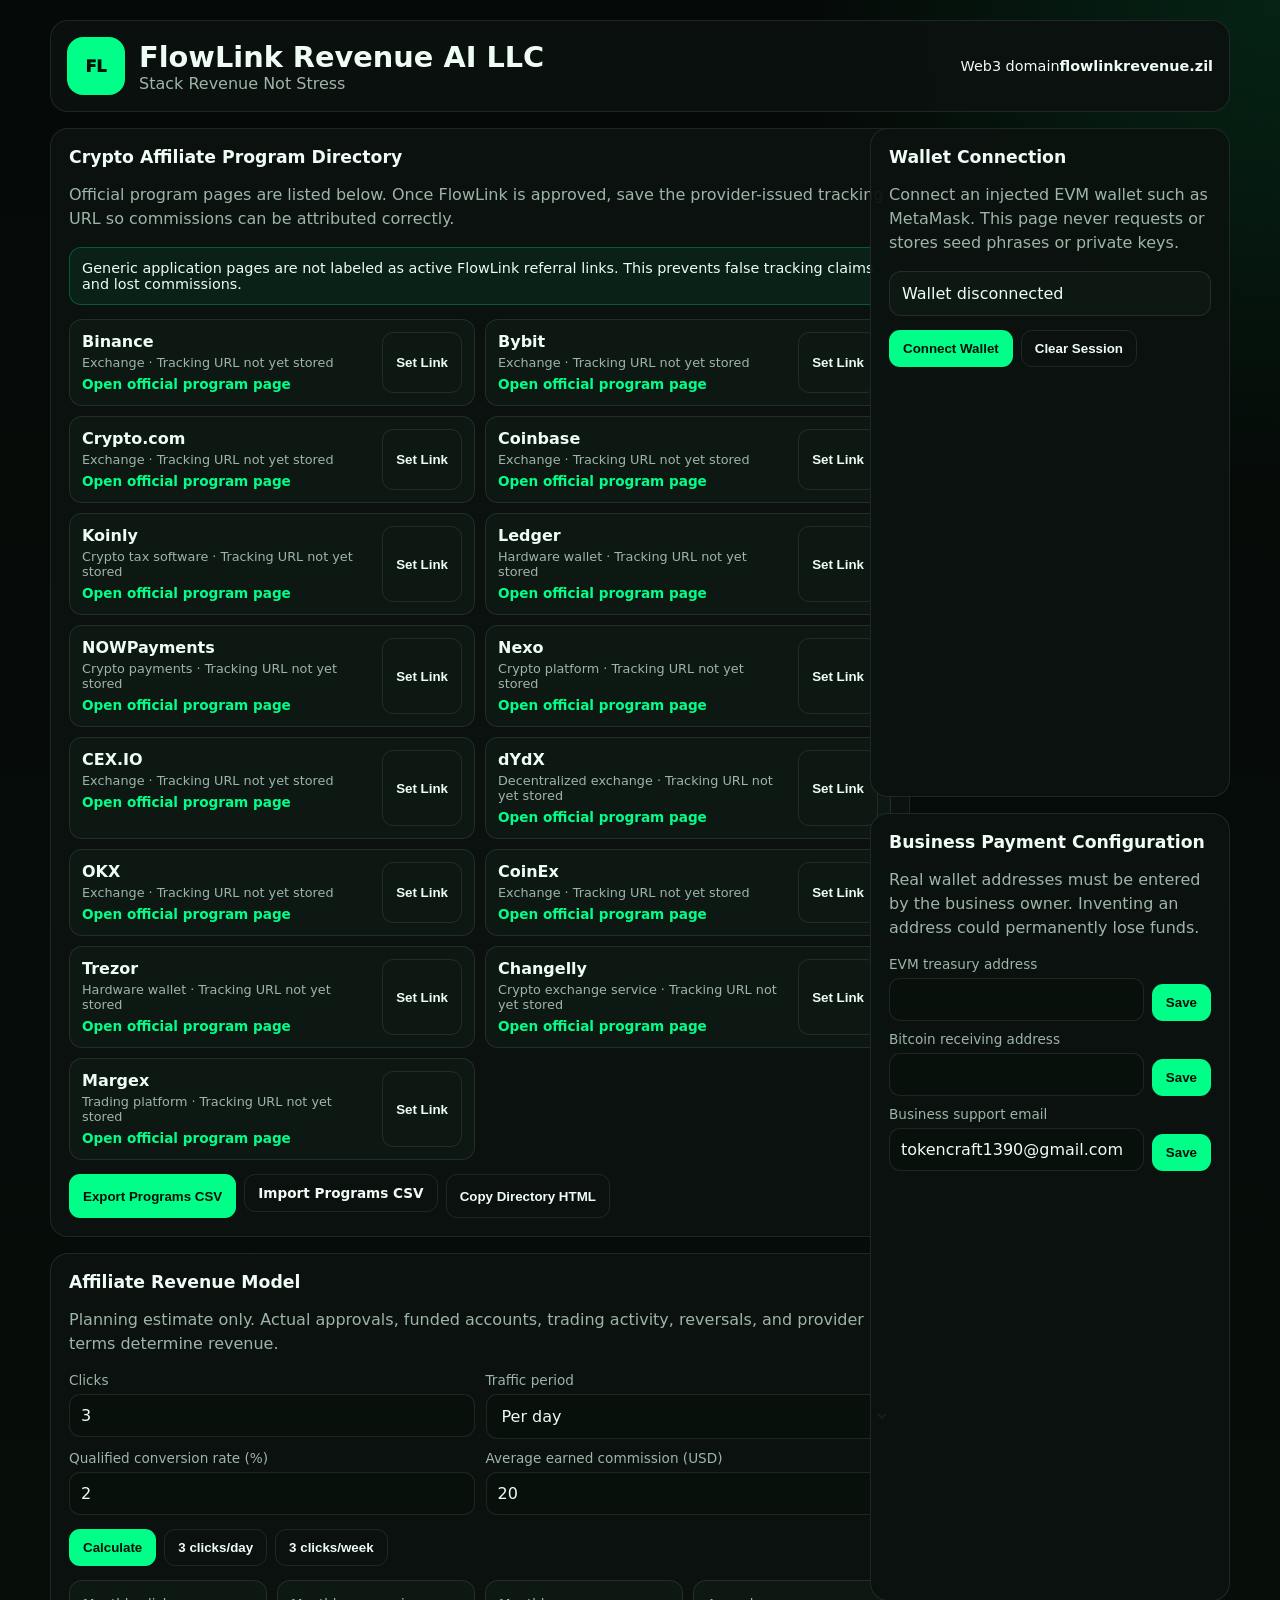
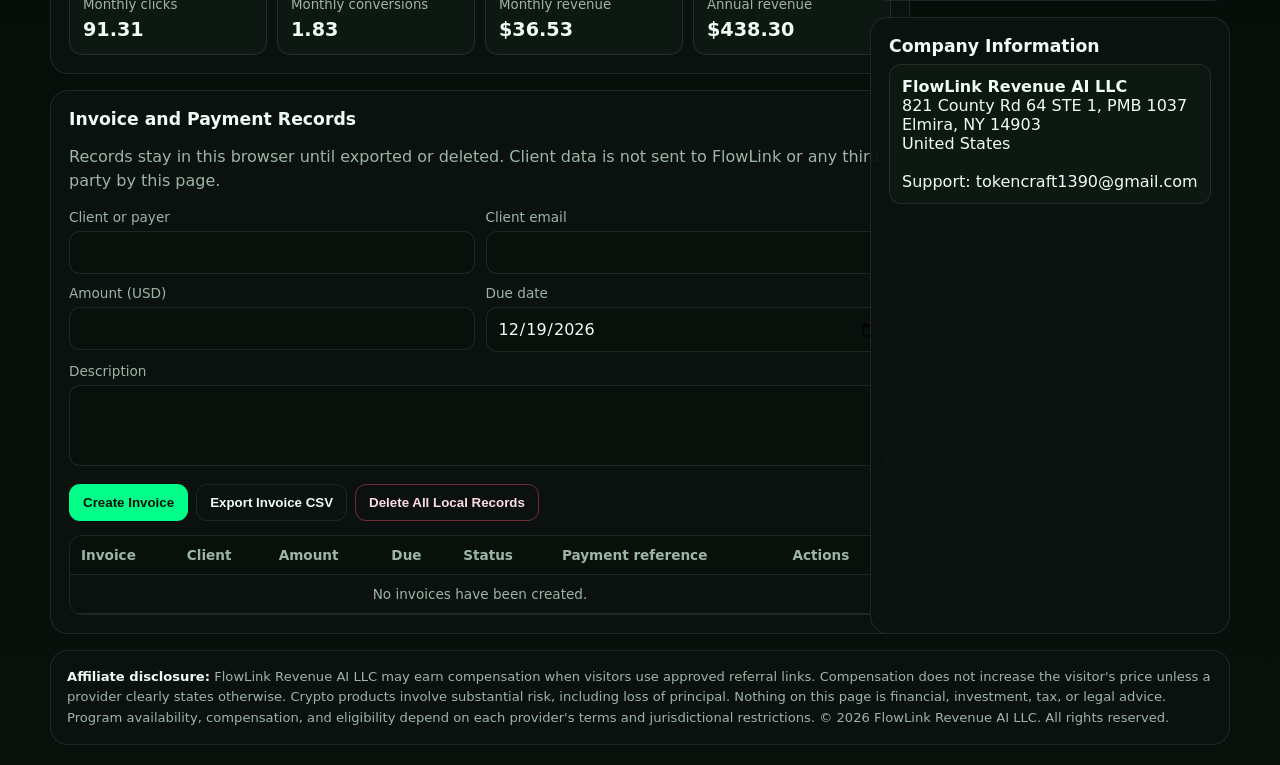
==== index.html @ 084da70c "Add FlowLink revenue site" ====
<!doctype html>
<html lang="en">
<head>
<meta charset="utf-8">
<meta name="viewport" content="width=device-width,initial-scale=1">
<meta name="theme-color" content="#050907">
<title>FlowLink Revenue AI LLC — Stack Revenue Not Stress</title>
<meta name="description" content="FlowLink Revenue AI LLC crypto affiliate directory, revenue calculator, invoice records, and wallet connection.">
<style>
:root{--bg:#050907;--panel:#0b120f;--panel2:#0e1813;--text:#eefcf4;--muted:#9db5a7;--accent:#00ff88;--danger:#ff5d73;--border:rgba(255,255,255,.09)}
*{box-sizing:border-box}body{margin:0;padding:20px;min-height:100vh;background:radial-gradient(circle at top right,rgba(0,255,136,.11),transparent 30rem),linear-gradient(#050907,#07100b);color:var(--text);font-family:Inter,system-ui,sans-serif}.wrap{max-width:1180px;margin:auto}.top{display:flex;gap:14px;align-items:center;padding:16px;border:1px solid var(--border);border-radius:18px;background:rgba(11,18,15,.94)}.logo{width:58px;height:58px;border-radius:16px;display:grid;place-items:center;background:var(--accent);color:#031008;font-weight:950}.top h1{font-size:clamp(1.2rem,4vw,1.8rem);margin:0}.sub,.muted{color:var(--muted)}.domain{margin-left:auto;text-align:right;font-size:.9rem}.grid{display:grid;grid-template-columns:minmax(0,1fr) 360px;gap:16px;margin-top:16px}.stack{display:grid;gap:16px}.card{padding:18px;border:1px solid var(--border);border-radius:18px;background:rgba(11,18,15,.95)}h2{font-size:1.08rem;margin:0 0 8px}p{line-height:1.5}.notice{padding:12px;border:1px solid rgba(0,255,136,.25);border-radius:12px;background:rgba(0,255,136,.07);font-size:.9rem}.programs{display:grid;grid-template-columns:repeat(2,minmax(0,1fr));gap:10px;margin-top:14px}.program{display:flex;gap:10px;padding:12px;border:1px solid var(--border);border-radius:13px;background:var(--panel2)}.program>div{flex:1;min-width:0}.program strong{display:block}.meta{font-size:.8rem;color:var(--muted);margin:4px 0}.program a{color:var(--accent);font-weight:800;font-size:.85rem;text-decoration:none}.toolbar,.actions{display:flex;flex-wrap:wrap;gap:8px}.toolbar{margin-top:14px}button,.fileBtn{border:1px solid transparent;border-radius:11px;padding:10px 13px;background:var(--accent);color:#031008;font-weight:850;cursor:pointer}.secondary{background:transparent!important;color:var(--text)!important;border-color:var(--border)!important}.danger{background:transparent;color:#ffdce2;border-color:rgba(255,93,115,.4)}label{display:block;color:var(--muted);font-size:.85rem;margin-bottom:6px}input,select,textarea{width:100%;padding:11px;border:1px solid var(--border);border-radius:11px;background:#07100b;color:var(--text);font:inherit}.fields{display:grid;grid-template-columns:repeat(2,minmax(0,1fr));gap:11px}.wide{grid-column:1/-1}.metrics{display:grid;grid-template-columns:repeat(4,minmax(0,1fr));gap:10px;margin-top:14px}.metric{padding:13px;border:1px solid var(--border);border-radius:13px;background:var(--panel2)}.metric small{color:var(--muted)}.metric b{display:block;font-size:1.2rem;margin-top:5px}.tableWrap{overflow:auto;border:1px solid var(--border);border-radius:13px;margin-top:14px}table{border-collapse:collapse;width:100%;min-width:820px}th,td{padding:11px;border-bottom:1px solid var(--border);font-size:.85rem;text-align:left}th{color:var(--muted);background:#07100b}.walletBox{padding:12px;border:1px solid var(--border);border-radius:12px;background:var(--panel2);word-break:break-all}.config{display:grid;grid-template-columns:1fr auto;gap:8px;align-items:end;margin-top:10px}.legal{margin-top:16px;padding:16px;border:1px solid var(--border);border-radius:18px;background:rgba(11,18,15,.94);color:var(--muted);font-size:.82rem;line-height:1.55}.legal strong{color:var(--text)}.hidden{display:none}.empty{text-align:center;color:var(--muted)}@media(max-width:930px){.grid{grid-template-columns:1fr}.domain{display:none}}@media(max-width:650px){body{padding:12px}.fields,.programs,.metrics{grid-template-columns:1fr}.wide{grid-column:auto}}
</style>
</head>
<body>
<div class="wrap">
<header class="top"><div class="logo">FL</div><div><h1>FlowLink Revenue AI LLC</h1><div class="sub">Stack Revenue Not Stress</div></div><div class="domain">Web3 domain<strong>flowlinkrevenue.zil</strong></div></header>
<div class="grid">
<main class="stack">
<section class="card"><h2>Crypto Affiliate Program Directory</h2><p class="muted">Official program pages are listed below. Once FlowLink is approved, save the provider-issued tracking URL so commissions can be attributed correctly.</p><div class="notice">Generic application pages are not labeled as active FlowLink referral links. This prevents false tracking claims and lost commissions.</div><div id="programs" class="programs"></div><div class="toolbar"><button id="exportPrograms">Export Programs CSV</button><label class="fileBtn secondary">Import Programs CSV<input id="importPrograms" class="hidden" type="file" accept=".csv,text/csv"></label><button id="copyPrograms" class="secondary">Copy Directory HTML</button></div></section>
<section class="card"><h2>Affiliate Revenue Model</h2><p class="muted">Planning estimate only. Actual approvals, funded accounts, trading activity, reversals, and provider terms determine revenue.</p><div class="fields"><div><label for="clicks">Clicks</label><input id="clicks" type="number" min="0" step="1" value="3"></div><div><label for="period">Traffic period</label><select id="period"><option value="day">Per day</option><option value="week">Per week</option><option value="month">Per month</option></select></div><div><label for="conversionRate">Qualified conversion rate (%)</label><input id="conversionRate" type="number" min="0" max="100" step="0.1" value="2"></div><div><label for="averagePayout">Average earned commission (USD)</label><input id="averagePayout" type="number" min="0" step="0.01" value="20"></div></div><div class="toolbar"><button id="calculateRevenue">Calculate</button><button id="presetDaily" class="secondary">3 clicks/day</button><button id="presetWeekly" class="secondary">3 clicks/week</button></div><div class="metrics"><div class="metric"><small>Monthly clicks</small><b id="monthlyClicks">0</b></div><div class="metric"><small>Monthly conversions</small><b id="monthlyConversions">0</b></div><div class="metric"><small>Monthly revenue</small><b id="monthlyRevenue">$0.00</b></div><div class="metric"><small>Annual revenue</small><b id="annualRevenue">$0.00</b></div></div></section>
<section class="card"><h2>Invoice and Payment Records</h2><p class="muted">Records stay in this browser until exported or deleted. Client data is not sent to FlowLink or any third party by this page.</p><form id="invoiceForm"><div class="fields"><div><label for="client">Client or payer</label><input id="client" type="text" required></div><div><label for="clientEmail">Client email</label><input id="clientEmail" type="email" required></div><div><label for="invoiceAmount">Amount (USD)</label><input id="invoiceAmount" type="number" min="0.01" step="0.01" required></div><div><label for="dueDate">Due date</label><input id="dueDate" type="date" required></div><div class="wide"><label for="description">Description</label><textarea id="description" rows="3" required></textarea></div></div><div class="toolbar"><button type="submit">Create Invoice</button><button id="exportInvoices" type="button" class="secondary">Export Invoice CSV</button><button id="clearInvoices" type="button" class="danger">Delete All Local Records</button></div></form><div class="tableWrap"><table><thead><tr><th>Invoice</th><th>Client</th><th>Amount</th><th>Due</th><th>Status</th><th>Payment reference</th><th>Actions</th></tr></thead><tbody id="invoiceRows"></tbody></table></div></section>
</main>
<aside class="stack">
<section class="card"><h2>Wallet Connection</h2><p class="muted">Connect an injected EVM wallet such as MetaMask. This page never requests or stores seed phrases or private keys.</p><div id="walletStatus" class="walletBox">Wallet disconnected</div><div class="toolbar"><button id="connectWallet">Connect Wallet</button><button id="disconnectWallet" class="secondary">Clear Session</button></div></section>
<section class="card"><h2>Business Payment Configuration</h2><p class="muted">Real wallet addresses must be entered by the business owner. Inventing an address could permanently lose funds.</p><div class="config"><div><label for="evmWallet">EVM treasury address</label><input id="evmWallet" type="text" spellcheck="false"></div><button data-save="evmWallet">Save</button></div><div class="config"><div><label for="btcWallet">Bitcoin receiving address</label><input id="btcWallet" type="text" spellcheck="false"></div><button data-save="btcWallet">Save</button></div><div class="config"><div><label for="supportEmail">Business support email</label><input id="supportEmail" type="email" value="tokencraft1390@gmail.com"></div><button data-save="supportEmail">Save</button></div></section>
<section class="card"><h2>Company Information</h2><div class="walletBox"><strong>FlowLink Revenue AI LLC</strong><br>821 County Rd 64 STE 1, PMB 1037<br>Elmira, NY 14903<br>United States<br><br>Support: <span id="companyEmail">tokencraft1390@gmail.com</span></div></section>
</aside>
</div>
<footer class="legal"><strong>Affiliate disclosure:</strong> FlowLink Revenue AI LLC may earn compensation when visitors use approved referral links. Compensation does not increase the visitor's price unless a provider clearly states otherwise. Crypto products involve substantial risk, including loss of principal. Nothing on this page is financial, investment, tax, or legal advice. Program availability, compensation, and eligibility depend on each provider's terms and jurisdictional restrictions. © <span id="year"></span> FlowLink Revenue AI LLC. All rights reserved.</footer>
</div>
<script>
(()=>{"use strict";
const KEY={programs:"flowlink.programs.v1",invoices:"flowlink.invoices.v1",config:"flowlink.config.v1"};
const DEFAULT_PROGRAMS=[
{name:"Binance",category:"Exchange",applicationUrl:"https://www.binance.com/en/affiliate",trackingUrl:""},{name:"Bybit",category:"Exchange",applicationUrl:"https://www.bybit.com/affiliates",trackingUrl:""},{name:"Crypto.com",category:"Exchange",applicationUrl:"https://crypto.com/affiliate",trackingUrl:""},{name:"Coinbase",category:"Exchange",applicationUrl:"https://www.coinbase.com/affiliates",trackingUrl:""},{name:"Koinly",category:"Crypto tax software",applicationUrl:"https://koinly.io/affiliate/",trackingUrl:""},{name:"Ledger",category:"Hardware wallet",applicationUrl:"https://affiliate.ledger.com/",trackingUrl:""},{name:"NOWPayments",category:"Crypto payments",applicationUrl:"https://nowpayments.io/affiliate-program",trackingUrl:""},{name:"Nexo",category:"Crypto platform",applicationUrl:"https://nexo.com/affiliate",trackingUrl:""},{name:"CEX.IO",category:"Exchange",applicationUrl:"https://cex.io/affiliate-program",trackingUrl:""},{name:"dYdX",category:"Decentralized exchange",applicationUrl:"https://dydx.exchange",trackingUrl:""},{name:"OKX",category:"Exchange",applicationUrl:"https://www.okx.com",trackingUrl:""},{name:"CoinEx",category:"Exchange",applicationUrl:"https://www.coinex.com",trackingUrl:""},{name:"Trezor",category:"Hardware wallet",applicationUrl:"https://trezor.io/affiliate/",trackingUrl:""},{name:"Changelly",category:"Crypto exchange service",applicationUrl:"https://changelly.com/affiliate",trackingUrl:""},{name:"Margex",category:"Trading platform",applicationUrl:"https://margex.com/affiliate",trackingUrl:""}];
const $=id=>document.getElementById(id),money=new Intl.NumberFormat("en-US",{style:"currency",currency:"USD"}),num=new Intl.NumberFormat("en-US",{maximumFractionDigits:2});
const esc=v=>String(v??"").replace(/[&<>"']/g,c=>({"&":"&amp;","<":"&lt;",">":"&gt;",'"':"&quot;","'":"&#039;"}[c]));
function load(k,f){try{return JSON.parse(localStorage.getItem(k))??f}catch{return f}}function save(k,v){localStorage.setItem(k,JSON.stringify(v))}function cell(v){return `"${String(v??"").replaceAll('"','""')}"`}function download(content,name,type){const b=new Blob([content],{type}),u=URL.createObjectURL(b),a=document.createElement("a");a.href=u;a.download=name;document.body.appendChild(a);a.click();a.remove();URL.revokeObjectURL(u)}
function getPrograms(){const p=load(KEY.programs,null);return Array.isArray(p)&&p.length?p:DEFAULT_PROGRAMS.map(x=>({...x}))}
function renderPrograms(){$("programs").innerHTML=getPrograms().map((p,i)=>{const active=p.trackingUrl||p.applicationUrl;return `<article class="program"><div><strong>${esc(p.name)}</strong><div class="meta">${esc(p.category)} · ${p.trackingUrl?"FlowLink tracking URL active":"Tracking URL not yet stored"}</div><a href="${esc(active)}" target="_blank" rel="noopener noreferrer sponsored">${p.trackingUrl?"Open FlowLink referral":"Open official program page"}</a></div><button type="button" class="secondary" data-edit="${i}">Set Link</button></article>`}).join("")}
function editProgram(i){const ps=getPrograms(),p=ps[i];if(!p)return;const v=prompt(`Paste the approved FlowLink tracking URL for ${p.name}. Leave blank to use the official program page.`,p.trackingUrl||"");if(v===null)return;const t=v.trim();if(t&&!/^https:\/\//i.test(t)){alert("Use a complete HTTPS URL issued by the affiliate provider.");return}p.trackingUrl=t;save(KEY.programs,ps);renderPrograms()}
function exportPrograms(){const rows=[["Program","Category","Official application URL","FlowLink tracking URL"]];getPrograms().forEach(p=>rows.push([p.name,p.category,p.applicationUrl,p.trackingUrl]));download(rows.map(r=>r.map(cell).join(",")).join("\n"),"flowlink-affiliate-programs.csv","text/csv;charset=utf-8")}
function parseLine(line){const out=[];let c="",q=false;for(let i=0;i<line.length;i++){const ch=line[i];if(ch==='"'&&line[i+1]==='"'&&q){c+='"';i++}else if(ch==='"')q=!q;else if(ch===","&&!q){out.push(c);c=""}else c+=ch}out.push(c);return out.map(x=>x.trim())}
async function importPrograms(file){const lines=(await file.text()).split(/\r?\n/).filter(Boolean),ps=lines.slice(1).map(parseLine).map(r=>({name:r[0]||"",category:r[1]||"Crypto",applicationUrl:r[2]||"",trackingUrl:r[3]||""})).filter(p=>p.name&&/^https:\/\//i.test(p.applicationUrl));if(!ps.length)throw Error("No valid program rows found.");save(KEY.programs,ps);renderPrograms()}
function copyPrograms(){const html=getPrograms().map(p=>`<a href="${esc(p.trackingUrl||p.applicationUrl)}" target="_blank" rel="noopener noreferrer sponsored">${esc(p.name)}</a>`).join("\n");navigator.clipboard.writeText(html).then(()=>alert("Directory HTML copied.")).catch(()=>download(html,"flowlink-directory.html","text/html"))}
function calculate(){const clicks=Math.max(0,Number($("clicks").value)||0),rate=Math.min(100,Math.max(0,Number($("conversionRate").value)||0)),pay=Math.max(0,Number($("averagePayout").value)||0),period=$("period").value,monthly=period==="day"?clicks*30.4375:period==="week"?clicks*4.348:clicks,conv=monthly*rate/100,rev=conv*pay;$("monthlyClicks").textContent=num.format(monthly);$("monthlyConversions").textContent=num.format(conv);$("monthlyRevenue").textContent=money.format(rev);$("annualRevenue").textContent=money.format(rev*12)}
function getInvoices(){const x=load(KEY.invoices,[]);return Array.isArray(x)?x:[]}function invoiceNumber(){const d=new Date(),s=`${d.getFullYear()}${String(d.getMonth()+1).padStart(2,"0")}${String(d.getDate()).padStart(2,"0")}`,n=getInvoices().filter(i=>String(i.number).includes(s)).length+1;return `FL-${s}-${String(n).padStart(3,"0")}`}
function renderInvoices(){const inv=getInvoices();$("invoiceRows").innerHTML=inv.length?inv.map((i,n)=>`<tr><td>${esc(i.number)}</td><td>${esc(i.client)}<br><span class="muted">${esc(i.email)}</span></td><td>${money.format(i.amount)}</td><td>${esc(i.dueDate)}</td><td>${esc(i.status)}</td><td>${esc(i.paymentReference||"—")}</td><td><div class="actions"><button type="button" class="secondary" data-paid="${n}">Record Payment</button><button type="button" class="secondary" data-download="${n}">Download</button></div></td></tr>`).join(""):`<tr><td colspan="7" class="empty">No invoices have been created.</td></tr>`}
function createInvoice(e){e.preventDefault();if(!e.currentTarget.reportValidity())return;const i={number:invoiceNumber(),client:$("client").value.trim(),email:$("clientEmail").value.trim(),amount:Number($("invoiceAmount").value),dueDate:$("dueDate").value,description:$("description").value.trim(),status:"UNPAID",paymentReference:"",createdAt:new Date().toISOString()},all=getInvoices();all.unshift(i);save(KEY.invoices,all);e.currentTarget.reset();setDue();renderInvoices()}
function recordPayment(n){const all=getInvoices(),i=all[n];if(!i)return;const r=prompt("Enter the transaction hash, processor reference, check number, or bank confirmation.",i.paymentReference||"");if(r===null||!r.trim())return;i.paymentReference=r.trim();i.status="PAID";i.paidAt=new Date().toISOString();save(KEY.invoices,all);renderInvoices()}
function getConfig(){return load(KEY.config,{evmWallet:"",btcWallet:"",supportEmail:"tokencraft1390@gmail.com"})}
function invoiceText(i){const c=getConfig();return [`FLOWLINK REVENUE AI LLC`,`821 County Rd 64 STE 1, PMB 1037`,`Elmira, NY 14903, United States`,`Support: ${c.supportEmail||"tokencraft1390@gmail.com"}`,``,`Invoice: ${i.number}`,`Issued: ${new Date(i.createdAt).toLocaleDateString("en-US")}`,`Due: ${i.dueDate}`,`Client: ${i.client}`,`Client email: ${i.email}`,`Description: ${i.description}`,`Amount: ${money.format(i.amount)}`,`Status: ${i.status}`,`Payment reference: ${i.paymentReference||"Not recorded"}`,``,`Thank you for working with FlowLink Revenue AI LLC.`,`Stack Revenue Not Stress.`].join("\n")}
function exportInvoices(){const rows=[["Invoice","Client","Client Email","Amount USD","Description","Created","Due","Status","Payment Reference"]];getInvoices().forEach(i=>rows.push([i.number,i.client,i.email,i.amount,i.description,i.createdAt,i.dueDate,i.status,i.paymentReference]));download(rows.map(r=>r.map(cell).join(",")).join("\n"),"flowlink-invoices.csv","text/csv;charset=utf-8")}
function setDue(){const d=new Date();d.setDate(d.getDate()+14);$("dueDate").value=d.toISOString().slice(0,10)}function renderConfig(){const c=getConfig();$("evmWallet").value=c.evmWallet||"";$("btcWallet").value=c.btcWallet||"";$("supportEmail").value=c.supportEmail||"tokencraft1390@gmail.com";$("companyEmail").textContent=c.supportEmail||"tokencraft1390@gmail.com"}
function saveField(f){const c=getConfig(),v=$(f).value.trim();if(f==="evmWallet"&&v&&!/^0x[a-fA-F0-9]{40}$/.test(v)){alert("Enter a valid 42-character EVM address beginning with 0x.");return}if(f==="supportEmail"&&v&&!/^[^\s@]+@[^\s@]+\.[^\s@]+$/.test(v)){alert("Enter a valid support email.");return}c[f]=v;save(KEY.config,c);renderConfig();alert("Saved in this browser.")}
async function connect(){if(!window.ethereum?.request){alert("No injected EVM wallet detected.");return}try{const a=await window.ethereum.request({method:"eth_requestAccounts"});$("walletStatus").textContent=a?.[0]||"Wallet disconnected"}catch(e){alert(`Wallet connection was not completed: ${e?.message||"Unknown error"}`)}}
$("programs").addEventListener("click",e=>{const b=e.target.closest("[data-edit]");if(b)editProgram(Number(b.dataset.edit))});$("invoiceRows").addEventListener("click",e=>{const p=e.target.closest("[data-paid]"),d=e.target.closest("[data-download]");if(p)recordPayment(Number(p.dataset.paid));if(d){const i=getInvoices()[Number(d.dataset.download)];if(i)download(invoiceText(i),`${i.number}.txt`,"text/plain;charset=utf-8")}});document.querySelectorAll("[data-save]").forEach(b=>b.addEventListener("click",()=>saveField(b.dataset.save)));$("exportPrograms").onclick=exportPrograms;$("importPrograms").onchange=async e=>{const f=e.target.files?.[0];if(!f)return;try{await importPrograms(f)}catch(err){alert(err.message)}e.target.value=""};$("copyPrograms").onclick=copyPrograms;$("calculateRevenue").onclick=calculate;$("presetDaily").onclick=()=>{$("clicks").value=3;$("period").value="day";calculate()};$("presetWeekly").onclick=()=>{$("clicks").value=3;$("period").value="week";calculate()};$("invoiceForm").onsubmit=createInvoice;$("exportInvoices").onclick=exportInvoices;$("clearInvoices").onclick=()=>{if(getInvoices().length&&confirm("Delete every invoice stored in this browser?")){localStorage.removeItem(KEY.invoices);renderInvoices()}};$("connectWallet").onclick=connect;$("disconnectWallet").onclick=()=>{$("walletStatus").textContent="Wallet disconnected"};if(window.ethereum?.on)window.ethereum.on("accountsChanged",a=>{$("walletStatus").textContent=a?.[0]||"Wallet disconnected"});$("year").textContent=new Date().getFullYear();setDue();renderPrograms();renderInvoices();renderConfig();calculate();
})();
</script>
</body>
</html>
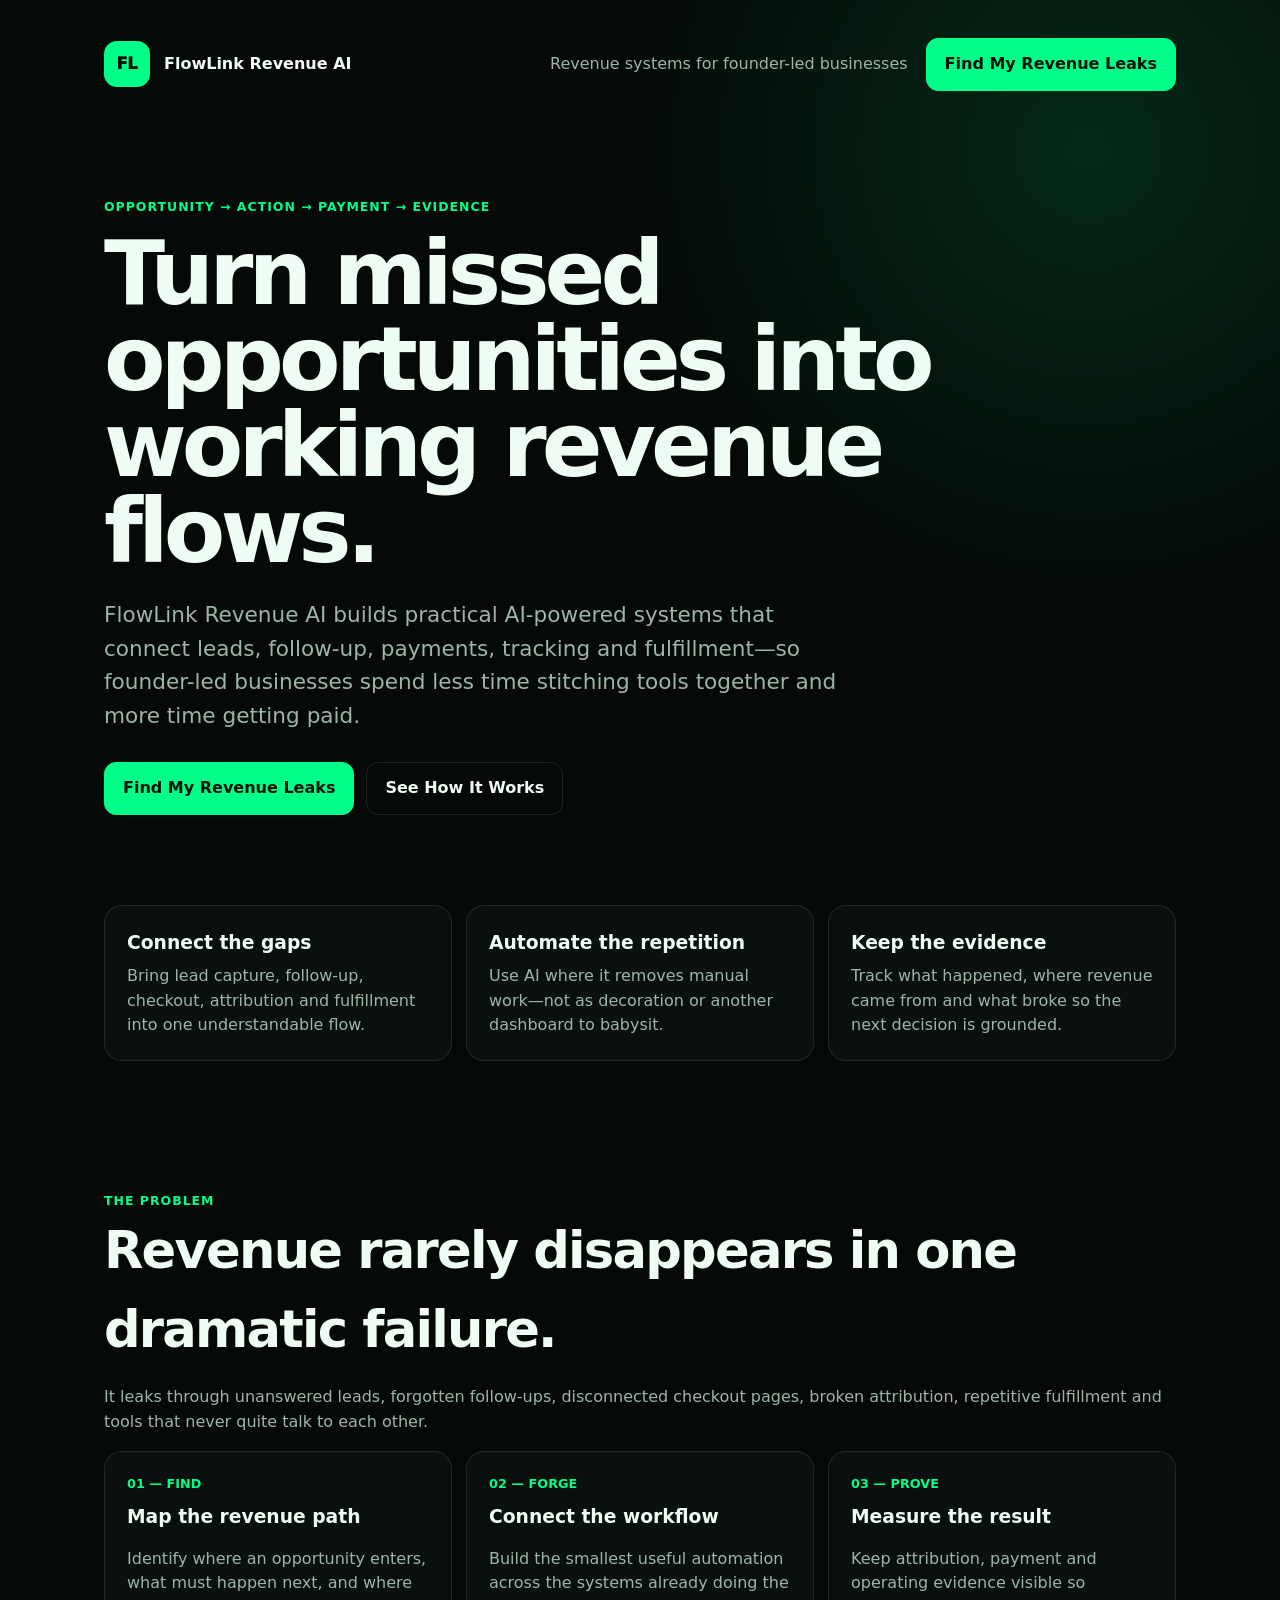
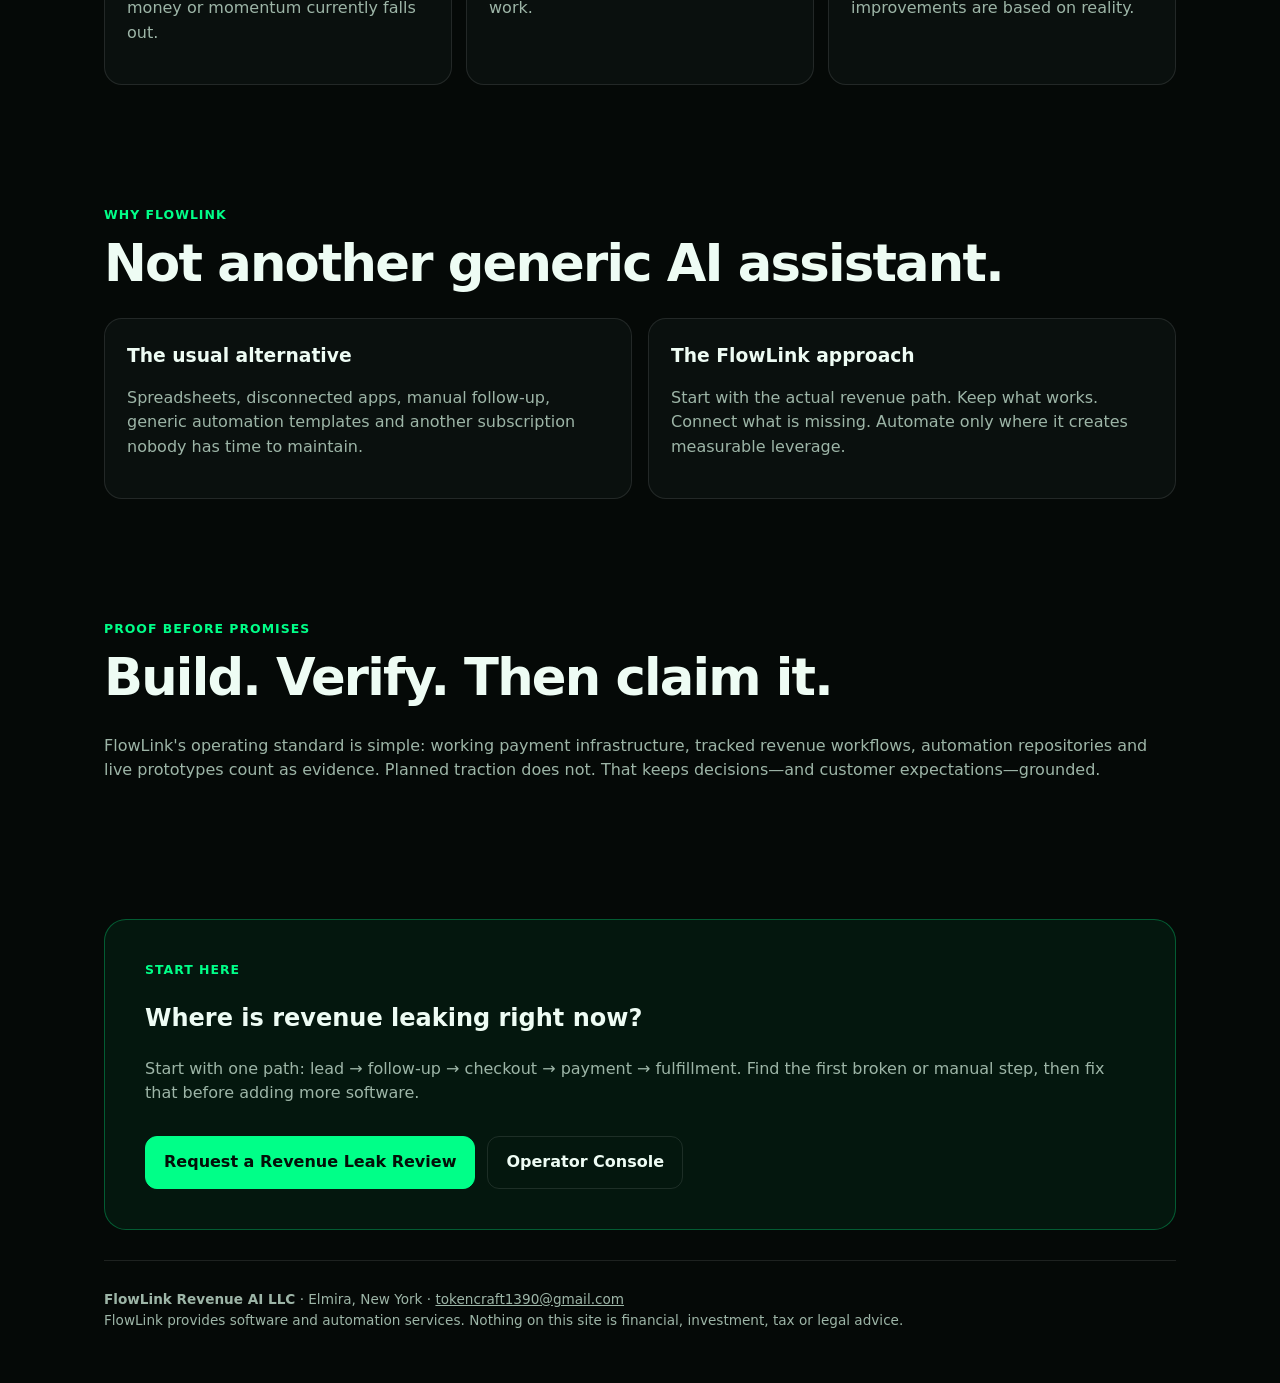
==== commit 0f2c7351: "forge customer-first P2C homepage" ====
--- a/index.html
+++ b/index.html
@@ -1,61 +1,2 @@
 <!doctype html>
-<html lang="en">
-<head>
-<meta charset="utf-8">
-<meta name="viewport" content="width=device-width,initial-scale=1">
-<meta name="theme-color" content="#050907">
-<title>FlowLink Revenue AI LLC — Stack Revenue Not Stress</title>
-<meta name="description" content="FlowLink Revenue AI LLC crypto affiliate directory, revenue calculator, invoice records, and wallet connection.">
-<style>
-:root{--bg:#050907;--panel:#0b120f;--panel2:#0e1813;--text:#eefcf4;--muted:#9db5a7;--accent:#00ff88;--danger:#ff5d73;--border:rgba(255,255,255,.09)}
-*{box-sizing:border-box}body{margin:0;padding:20px;min-height:100vh;background:radial-gradient(circle at top right,rgba(0,255,136,.11),transparent 30rem),linear-gradient(#050907,#07100b);color:var(--text);font-family:Inter,system-ui,sans-serif}.wrap{max-width:1180px;margin:auto}.top{display:flex;gap:14px;align-items:center;padding:16px;border:1px solid var(--border);border-radius:18px;background:rgba(11,18,15,.94)}.logo{width:58px;height:58px;border-radius:16px;display:grid;place-items:center;background:var(--accent);color:#031008;font-weight:950}.top h1{font-size:clamp(1.2rem,4vw,1.8rem);margin:0}.sub,.muted{color:var(--muted)}.domain{margin-left:auto;text-align:right;font-size:.9rem}.grid{display:grid;grid-template-columns:minmax(0,1fr) 360px;gap:16px;margin-top:16px}.stack{display:grid;gap:16px}.card{padding:18px;border:1px solid var(--border);border-radius:18px;background:rgba(11,18,15,.95)}h2{font-size:1.08rem;margin:0 0 8px}p{line-height:1.5}.notice{padding:12px;border:1px solid rgba(0,255,136,.25);border-radius:12px;background:rgba(0,255,136,.07);font-size:.9rem}.programs{display:grid;grid-template-columns:repeat(2,minmax(0,1fr));gap:10px;margin-top:14px}.program{display:flex;gap:10px;padding:12px;border:1px solid var(--border);border-radius:13px;background:var(--panel2)}.program>div{flex:1;min-width:0}.program strong{display:block}.meta{font-size:.8rem;color:var(--muted);margin:4px 0}.program a{color:var(--accent);font-weight:800;font-size:.85rem;text-decoration:none}.toolbar,.actions{display:flex;flex-wrap:wrap;gap:8px}.toolbar{margin-top:14px}button,.fileBtn{border:1px solid transparent;border-radius:11px;padding:10px 13px;background:var(--accent);color:#031008;font-weight:850;cursor:pointer}.secondary{background:transparent!important;color:var(--text)!important;border-color:var(--border)!important}.danger{background:transparent;color:#ffdce2;border-color:rgba(255,93,115,.4)}label{display:block;color:var(--muted);font-size:.85rem;margin-bottom:6px}input,select,textarea{width:100%;padding:11px;border:1px solid var(--border);border-radius:11px;background:#07100b;color:var(--text);font:inherit}.fields{display:grid;grid-template-columns:repeat(2,minmax(0,1fr));gap:11px}.wide{grid-column:1/-1}.metrics{display:grid;grid-template-columns:repeat(4,minmax(0,1fr));gap:10px;margin-top:14px}.metric{padding:13px;border:1px solid var(--border);border-radius:13px;background:var(--panel2)}.metric small{color:var(--muted)}.metric b{display:block;font-size:1.2rem;margin-top:5px}.tableWrap{overflow:auto;border:1px solid var(--border);border-radius:13px;margin-top:14px}table{border-collapse:collapse;width:100%;min-width:820px}th,td{padding:11px;border-bottom:1px solid var(--border);font-size:.85rem;text-align:left}th{color:var(--muted);background:#07100b}.walletBox{padding:12px;border:1px solid var(--border);border-radius:12px;background:var(--panel2);word-break:break-all}.config{display:grid;grid-template-columns:1fr auto;gap:8px;align-items:end;margin-top:10px}.legal{margin-top:16px;padding:16px;border:1px solid var(--border);border-radius:18px;background:rgba(11,18,15,.94);color:var(--muted);font-size:.82rem;line-height:1.55}.legal strong{color:var(--text)}.hidden{display:none}.empty{text-align:center;color:var(--muted)}@media(max-width:930px){.grid{grid-template-columns:1fr}.domain{display:none}}@media(max-width:650px){body{padding:12px}.fields,.programs,.metrics{grid-template-columns:1fr}.wide{grid-column:auto}}
-</style>
-</head>
-<body>
-<div class="wrap">
-<header class="top"><div class="logo">FL</div><div><h1>FlowLink Revenue AI LLC</h1><div class="sub">Stack Revenue Not Stress</div></div><div class="domain">Web3 domain<strong>flowlinkrevenue.zil</strong></div></header>
-<div class="grid">
-<main class="stack">
-<section class="card"><h2>Crypto Affiliate Program Directory</h2><p class="muted">Official program pages are listed below. Once FlowLink is approved, save the provider-issued tracking URL so commissions can be attributed correctly.</p><div class="notice">Generic application pages are not labeled as active FlowLink referral links. This prevents false tracking claims and lost commissions.</div><div id="programs" class="programs"></div><div class="toolbar"><button id="exportPrograms">Export Programs CSV</button><label class="fileBtn secondary">Import Programs CSV<input id="importPrograms" class="hidden" type="file" accept=".csv,text/csv"></label><button id="copyPrograms" class="secondary">Copy Directory HTML</button></div></section>
-<section class="card"><h2>Affiliate Revenue Model</h2><p class="muted">Planning estimate only. Actual approvals, funded accounts, trading activity, reversals, and provider terms determine revenue.</p><div class="fields"><div><label for="clicks">Clicks</label><input id="clicks" type="number" min="0" step="1" value="3"></div><div><label for="period">Traffic period</label><select id="period"><option value="day">Per day</option><option value="week">Per week</option><option value="month">Per month</option></select></div><div><label for="conversionRate">Qualified conversion rate (%)</label><input id="conversionRate" type="number" min="0" max="100" step="0.1" value="2"></div><div><label for="averagePayout">Average earned commission (USD)</label><input id="averagePayout" type="number" min="0" step="0.01" value="20"></div></div><div class="toolbar"><button id="calculateRevenue">Calculate</button><button id="presetDaily" class="secondary">3 clicks/day</button><button id="presetWeekly" class="secondary">3 clicks/week</button></div><div class="metrics"><div class="metric"><small>Monthly clicks</small><b id="monthlyClicks">0</b></div><div class="metric"><small>Monthly conversions</small><b id="monthlyConversions">0</b></div><div class="metric"><small>Monthly revenue</small><b id="monthlyRevenue">$0.00</b></div><div class="metric"><small>Annual revenue</small><b id="annualRevenue">$0.00</b></div></div></section>
-<section class="card"><h2>Invoice and Payment Records</h2><p class="muted">Records stay in this browser until exported or deleted. Client data is not sent to FlowLink or any third party by this page.</p><form id="invoiceForm"><div class="fields"><div><label for="client">Client or payer</label><input id="client" type="text" required></div><div><label for="clientEmail">Client email</label><input id="clientEmail" type="email" required></div><div><label for="invoiceAmount">Amount (USD)</label><input id="invoiceAmount" type="number" min="0.01" step="0.01" required></div><div><label for="dueDate">Due date</label><input id="dueDate" type="date" required></div><div class="wide"><label for="description">Description</label><textarea id="description" rows="3" required></textarea></div></div><div class="toolbar"><button type="submit">Create Invoice</button><button id="exportInvoices" type="button" class="secondary">Export Invoice CSV</button><button id="clearInvoices" type="button" class="danger">Delete All Local Records</button></div></form><div class="tableWrap"><table><thead><tr><th>Invoice</th><th>Client</th><th>Amount</th><th>Due</th><th>Status</th><th>Payment reference</th><th>Actions</th></tr></thead><tbody id="invoiceRows"></tbody></table></div></section>
-</main>
-<aside class="stack">
-<section class="card"><h2>Wallet Connection</h2><p class="muted">Connect an injected EVM wallet such as MetaMask. This page never requests or stores seed phrases or private keys.</p><div id="walletStatus" class="walletBox">Wallet disconnected</div><div class="toolbar"><button id="connectWallet">Connect Wallet</button><button id="disconnectWallet" class="secondary">Clear Session</button></div></section>
-<section class="card"><h2>Business Payment Configuration</h2><p class="muted">Real wallet addresses must be entered by the business owner. Inventing an address could permanently lose funds.</p><div class="config"><div><label for="evmWallet">EVM treasury address</label><input id="evmWallet" type="text" spellcheck="false"></div><button data-save="evmWallet">Save</button></div><div class="config"><div><label for="btcWallet">Bitcoin receiving address</label><input id="btcWallet" type="text" spellcheck="false"></div><button data-save="btcWallet">Save</button></div><div class="config"><div><label for="supportEmail">Business support email</label><input id="supportEmail" type="email" value="tokencraft1390@gmail.com"></div><button data-save="supportEmail">Save</button></div></section>
-<section class="card"><h2>Company Information</h2><div class="walletBox"><strong>FlowLink Revenue AI LLC</strong><br>821 County Rd 64 STE 1, PMB 1037<br>Elmira, NY 14903<br>United States<br><br>Support: <span id="companyEmail">tokencraft1390@gmail.com</span></div></section>
-</aside>
-</div>
-<footer class="legal"><strong>Affiliate disclosure:</strong> FlowLink Revenue AI LLC may earn compensation when visitors use approved referral links. Compensation does not increase the visitor's price unless a provider clearly states otherwise. Crypto products involve substantial risk, including loss of principal. Nothing on this page is financial, investment, tax, or legal advice. Program availability, compensation, and eligibility depend on each provider's terms and jurisdictional restrictions. © <span id="year"></span> FlowLink Revenue AI LLC. All rights reserved.</footer>
-</div>
-<script>
-(()=>{"use strict";
-const KEY={programs:"flowlink.programs.v1",invoices:"flowlink.invoices.v1",config:"flowlink.config.v1"};
-const DEFAULT_PROGRAMS=[
-{name:"Binance",category:"Exchange",applicationUrl:"https://www.binance.com/en/affiliate",trackingUrl:""},{name:"Bybit",category:"Exchange",applicationUrl:"https://www.bybit.com/affiliates",trackingUrl:""},{name:"Crypto.com",category:"Exchange",applicationUrl:"https://crypto.com/affiliate",trackingUrl:""},{name:"Coinbase",category:"Exchange",applicationUrl:"https://www.coinbase.com/affiliates",trackingUrl:""},{name:"Koinly",category:"Crypto tax software",applicationUrl:"https://koinly.io/affiliate/",trackingUrl:""},{name:"Ledger",category:"Hardware wallet",applicationUrl:"https://affiliate.ledger.com/",trackingUrl:""},{name:"NOWPayments",category:"Crypto payments",applicationUrl:"https://nowpayments.io/affiliate-program",trackingUrl:""},{name:"Nexo",category:"Crypto platform",applicationUrl:"https://nexo.com/affiliate",trackingUrl:""},{name:"CEX.IO",category:"Exchange",applicationUrl:"https://cex.io/affiliate-program",trackingUrl:""},{name:"dYdX",category:"Decentralized exchange",applicationUrl:"https://dydx.exchange",trackingUrl:""},{name:"OKX",category:"Exchange",applicationUrl:"https://www.okx.com",trackingUrl:""},{name:"CoinEx",category:"Exchange",applicationUrl:"https://www.coinex.com",trackingUrl:""},{name:"Trezor",category:"Hardware wallet",applicationUrl:"https://trezor.io/affiliate/",trackingUrl:""},{name:"Changelly",category:"Crypto exchange service",applicationUrl:"https://changelly.com/affiliate",trackingUrl:""},{name:"Margex",category:"Trading platform",applicationUrl:"https://margex.com/affiliate",trackingUrl:""}];
-const $=id=>document.getElementById(id),money=new Intl.NumberFormat("en-US",{style:"currency",currency:"USD"}),num=new Intl.NumberFormat("en-US",{maximumFractionDigits:2});
-const esc=v=>String(v??"").replace(/[&<>"']/g,c=>({"&":"&amp;","<":"&lt;",">":"&gt;",'"':"&quot;","'":"&#039;"}[c]));
-function load(k,f){try{return JSON.parse(localStorage.getItem(k))??f}catch{return f}}function save(k,v){localStorage.setItem(k,JSON.stringify(v))}function cell(v){return `"${String(v??"").replaceAll('"','""')}"`}function download(content,name,type){const b=new Blob([content],{type}),u=URL.createObjectURL(b),a=document.createElement("a");a.href=u;a.download=name;document.body.appendChild(a);a.click();a.remove();URL.revokeObjectURL(u)}
-function getPrograms(){const p=load(KEY.programs,null);return Array.isArray(p)&&p.length?p:DEFAULT_PROGRAMS.map(x=>({...x}))}
-function renderPrograms(){$("programs").innerHTML=getPrograms().map((p,i)=>{const active=p.trackingUrl||p.applicationUrl;return `<article class="program"><div><strong>${esc(p.name)}</strong><div class="meta">${esc(p.category)} · ${p.trackingUrl?"FlowLink tracking URL active":"Tracking URL not yet stored"}</div><a href="${esc(active)}" target="_blank" rel="noopener noreferrer sponsored">${p.trackingUrl?"Open FlowLink referral":"Open official program page"}</a></div><button type="button" class="secondary" data-edit="${i}">Set Link</button></article>`}).join("")}
-function editProgram(i){const ps=getPrograms(),p=ps[i];if(!p)return;const v=prompt(`Paste the approved FlowLink tracking URL for ${p.name}. Leave blank to use the official program page.`,p.trackingUrl||"");if(v===null)return;const t=v.trim();if(t&&!/^https:\/\//i.test(t)){alert("Use a complete HTTPS URL issued by the affiliate provider.");return}p.trackingUrl=t;save(KEY.programs,ps);renderPrograms()}
-function exportPrograms(){const rows=[["Program","Category","Official application URL","FlowLink tracking URL"]];getPrograms().forEach(p=>rows.push([p.name,p.category,p.applicationUrl,p.trackingUrl]));download(rows.map(r=>r.map(cell).join(",")).join("\n"),"flowlink-affiliate-programs.csv","text/csv;charset=utf-8")}
-function parseLine(line){const out=[];let c="",q=false;for(let i=0;i<line.length;i++){const ch=line[i];if(ch==='"'&&line[i+1]==='"'&&q){c+='"';i++}else if(ch==='"')q=!q;else if(ch===","&&!q){out.push(c);c=""}else c+=ch}out.push(c);return out.map(x=>x.trim())}
-async function importPrograms(file){const lines=(await file.text()).split(/\r?\n/).filter(Boolean),ps=lines.slice(1).map(parseLine).map(r=>({name:r[0]||"",category:r[1]||"Crypto",applicationUrl:r[2]||"",trackingUrl:r[3]||""})).filter(p=>p.name&&/^https:\/\//i.test(p.applicationUrl));if(!ps.length)throw Error("No valid program rows found.");save(KEY.programs,ps);renderPrograms()}
-function copyPrograms(){const html=getPrograms().map(p=>`<a href="${esc(p.trackingUrl||p.applicationUrl)}" target="_blank" rel="noopener noreferrer sponsored">${esc(p.name)}</a>`).join("\n");navigator.clipboard.writeText(html).then(()=>alert("Directory HTML copied.")).catch(()=>download(html,"flowlink-directory.html","text/html"))}
-function calculate(){const clicks=Math.max(0,Number($("clicks").value)||0),rate=Math.min(100,Math.max(0,Number($("conversionRate").value)||0)),pay=Math.max(0,Number($("averagePayout").value)||0),period=$("period").value,monthly=period==="day"?clicks*30.4375:period==="week"?clicks*4.348:clicks,conv=monthly*rate/100,rev=conv*pay;$("monthlyClicks").textContent=num.format(monthly);$("monthlyConversions").textContent=num.format(conv);$("monthlyRevenue").textContent=money.format(rev);$("annualRevenue").textContent=money.format(rev*12)}
-function getInvoices(){const x=load(KEY.invoices,[]);return Array.isArray(x)?x:[]}function invoiceNumber(){const d=new Date(),s=`${d.getFullYear()}${String(d.getMonth()+1).padStart(2,"0")}${String(d.getDate()).padStart(2,"0")}`,n=getInvoices().filter(i=>String(i.number).includes(s)).length+1;return `FL-${s}-${String(n).padStart(3,"0")}`}
-function renderInvoices(){const inv=getInvoices();$("invoiceRows").innerHTML=inv.length?inv.map((i,n)=>`<tr><td>${esc(i.number)}</td><td>${esc(i.client)}<br><span class="muted">${esc(i.email)}</span></td><td>${money.format(i.amount)}</td><td>${esc(i.dueDate)}</td><td>${esc(i.status)}</td><td>${esc(i.paymentReference||"—")}</td><td><div class="actions"><button type="button" class="secondary" data-paid="${n}">Record Payment</button><button type="button" class="secondary" data-download="${n}">Download</button></div></td></tr>`).join(""):`<tr><td colspan="7" class="empty">No invoices have been created.</td></tr>`}
-function createInvoice(e){e.preventDefault();if(!e.currentTarget.reportValidity())return;const i={number:invoiceNumber(),client:$("client").value.trim(),email:$("clientEmail").value.trim(),amount:Number($("invoiceAmount").value),dueDate:$("dueDate").value,description:$("description").value.trim(),status:"UNPAID",paymentReference:"",createdAt:new Date().toISOString()},all=getInvoices();all.unshift(i);save(KEY.invoices,all);e.currentTarget.reset();setDue();renderInvoices()}
-function recordPayment(n){const all=getInvoices(),i=all[n];if(!i)return;const r=prompt("Enter the transaction hash, processor reference, check number, or bank confirmation.",i.paymentReference||"");if(r===null||!r.trim())return;i.paymentReference=r.trim();i.status="PAID";i.paidAt=new Date().toISOString();save(KEY.invoices,all);renderInvoices()}
-function getConfig(){return load(KEY.config,{evmWallet:"",btcWallet:"",supportEmail:"tokencraft1390@gmail.com"})}
-function invoiceText(i){const c=getConfig();return [`FLOWLINK REVENUE AI LLC`,`821 County Rd 64 STE 1, PMB 1037`,`Elmira, NY 14903, United States`,`Support: ${c.supportEmail||"tokencraft1390@gmail.com"}`,``,`Invoice: ${i.number}`,`Issued: ${new Date(i.createdAt).toLocaleDateString("en-US")}`,`Due: ${i.dueDate}`,`Client: ${i.client}`,`Client email: ${i.email}`,`Description: ${i.description}`,`Amount: ${money.format(i.amount)}`,`Status: ${i.status}`,`Payment reference: ${i.paymentReference||"Not recorded"}`,``,`Thank you for working with FlowLink Revenue AI LLC.`,`Stack Revenue Not Stress.`].join("\n")}
-function exportInvoices(){const rows=[["Invoice","Client","Client Email","Amount USD","Description","Created","Due","Status","Payment Reference"]];getInvoices().forEach(i=>rows.push([i.number,i.client,i.email,i.amount,i.description,i.createdAt,i.dueDate,i.status,i.paymentReference]));download(rows.map(r=>r.map(cell).join(",")).join("\n"),"flowlink-invoices.csv","text/csv;charset=utf-8")}
-function setDue(){const d=new Date();d.setDate(d.getDate()+14);$("dueDate").value=d.toISOString().slice(0,10)}function renderConfig(){const c=getConfig();$("evmWallet").value=c.evmWallet||"";$("btcWallet").value=c.btcWallet||"";$("supportEmail").value=c.supportEmail||"tokencraft1390@gmail.com";$("companyEmail").textContent=c.supportEmail||"tokencraft1390@gmail.com"}
-function saveField(f){const c=getConfig(),v=$(f).value.trim();if(f==="evmWallet"&&v&&!/^0x[a-fA-F0-9]{40}$/.test(v)){alert("Enter a valid 42-character EVM address beginning with 0x.");return}if(f==="supportEmail"&&v&&!/^[^\s@]+@[^\s@]+\.[^\s@]+$/.test(v)){alert("Enter a valid support email.");return}c[f]=v;save(KEY.config,c);renderConfig();alert("Saved in this browser.")}
-async function connect(){if(!window.ethereum?.request){alert("No injected EVM wallet detected.");return}try{const a=await window.ethereum.request({method:"eth_requestAccounts"});$("walletStatus").textContent=a?.[0]||"Wallet disconnected"}catch(e){alert(`Wallet connection was not completed: ${e?.message||"Unknown error"}`)}}
-$("programs").addEventListener("click",e=>{const b=e.target.closest("[data-edit]");if(b)editProgram(Number(b.dataset.edit))});$("invoiceRows").addEventListener("click",e=>{const p=e.target.closest("[data-paid]"),d=e.target.closest("[data-download]");if(p)recordPayment(Number(p.dataset.paid));if(d){const i=getInvoices()[Number(d.dataset.download)];if(i)download(invoiceText(i),`${i.number}.txt`,"text/plain;charset=utf-8")}});document.querySelectorAll("[data-save]").forEach(b=>b.addEventListener("click",()=>saveField(b.dataset.save)));$("exportPrograms").onclick=exportPrograms;$("importPrograms").onchange=async e=>{const f=e.target.files?.[0];if(!f)return;try{await importPrograms(f)}catch(err){alert(err.message)}e.target.value=""};$("copyPrograms").onclick=copyPrograms;$("calculateRevenue").onclick=calculate;$("presetDaily").onclick=()=>{$("clicks").value=3;$("period").value="day";calculate()};$("presetWeekly").onclick=()=>{$("clicks").value=3;$("period").value="week";calculate()};$("invoiceForm").onsubmit=createInvoice;$("exportInvoices").onclick=exportInvoices;$("clearInvoices").onclick=()=>{if(getInvoices().length&&confirm("Delete every invoice stored in this browser?")){localStorage.removeItem(KEY.invoices);renderInvoices()}};$("connectWallet").onclick=connect;$("disconnectWallet").onclick=()=>{$("walletStatus").textContent="Wallet disconnected"};if(window.ethereum?.on)window.ethereum.on("accountsChanged",a=>{$("walletStatus").textContent=a?.[0]||"Wallet disconnected"});$("year").textContent=new Date().getFullYear();setDue();renderPrograms();renderInvoices();renderConfig();calculate();
-})();
-</script>
-</body>
-</html>
+<html lang="en"><head><meta charset="utf-8"><meta name="viewport" content="width=device-width,initial-scale=1"><meta name="theme-color" content="#050907"><title>FlowLink Revenue AI — Turn Revenue Leaks Into Working Flows</title><meta name="description" content="FlowLink Revenue AI builds practical AI-powered revenue systems that connect leads, follow-up, payments, tracking and fulfillment for founder-led businesses."><style>:root{--bg:#050907;--panel:#0b120f;--text:#eefcf4;--muted:#9db5a7;--accent:#00ff88;--line:rgba(255,255,255,.1)}*{box-sizing:border-box}body{margin:0;background:radial-gradient(circle at 85% 5%,rgba(0,255,136,.13),transparent 30rem),var(--bg);color:var(--text);font-family:Inter,system-ui,sans-serif;line-height:1.55}a{color:inherit}.wrap{max-width:1120px;margin:auto;padding:24px}.nav{display:flex;align-items:center;gap:14px;padding:14px 0}.logo{display:grid;place-items:center;width:46px;height:46px;border-radius:13px;background:var(--accent);color:#031008;font-weight:950}.brand{font-weight:900}.nav .right{margin-left:auto;display:flex;gap:18px;align-items:center}.muted{color:var(--muted)}.hero{padding:92px 0 72px;max-width:900px}.eyebrow{color:var(--accent);font-weight:850;letter-spacing:.08em;text-transform:uppercase;font-size:.78rem}.hero h1{font-size:clamp(2.7rem,7vw,5.7rem);line-height:.96;letter-spacing:-.055em;margin:14px 0 24px}.hero p{font-size:clamp(1.05rem,2vw,1.35rem);max-width:760px;color:var(--muted)}.actions{display:flex;flex-wrap:wrap;gap:12px;margin-top:30px}.btn{display:inline-block;text-decoration:none;padding:13px 18px;border-radius:12px;background:var(--accent);color:#031008;font-weight:900;border:1px solid var(--accent)}.btn.secondary{background:transparent;color:var(--text);border-color:var(--line)}.proof{display:grid;grid-template-columns:repeat(3,1fr);gap:14px;margin:18px 0 70px}.card{border:1px solid var(--line);background:rgba(11,18,15,.94);border-radius:18px;padding:22px}.card h3{margin:0 0 7px}.section{padding:60px 0}.section h2{font-size:clamp(1.9rem,4vw,3.2rem);letter-spacing:-.035em;margin:0 0 14px}.grid{display:grid;grid-template-columns:repeat(3,1fr);gap:14px}.step b{display:block;color:var(--accent);font-size:.8rem;margin-bottom:8px}.contrast{display:grid;grid-template-columns:1fr 1fr;gap:16px}.cta{margin:60px 0 30px;padding:40px;border:1px solid rgba(0,255,136,.3);border-radius:22px;background:rgba(0,255,136,.06)}footer{border-top:1px solid var(--line);padding:28px 0;color:var(--muted);font-size:.85rem}@media(max-width:760px){.proof,.grid,.contrast{grid-template-columns:1fr}.hero{padding-top:58px}.nav .right .muted{display:none}}</style></head><body><div class="wrap"><nav class="nav"><div class="logo">FL</div><div class="brand">FlowLink Revenue AI</div><div class="right"><span class="muted">Revenue systems for founder-led businesses</span><a href="#start" class="btn">Find My Revenue Leaks</a></div></nav><main><section class="hero"><div class="eyebrow">Opportunity → Action → Payment → Evidence</div><h1>Turn missed opportunities into working revenue flows.</h1><p>FlowLink Revenue AI builds practical AI-powered systems that connect leads, follow-up, payments, tracking and fulfillment—so founder-led businesses spend less time stitching tools together and more time getting paid.</p><div class="actions"><a class="btn" href="#start">Find My Revenue Leaks</a><a class="btn secondary" href="#how">See How It Works</a></div></section><section class="proof" aria-label="What FlowLink focuses on"><div class="card"><h3>Connect the gaps</h3><div class="muted">Bring lead capture, follow-up, checkout, attribution and fulfillment into one understandable flow.</div></div><div class="card"><h3>Automate the repetition</h3><div class="muted">Use AI where it removes manual work—not as decoration or another dashboard to babysit.</div></div><div class="card"><h3>Keep the evidence</h3><div class="muted">Track what happened, where revenue came from and what broke so the next decision is grounded.</div></div></section><section class="section" id="how"><div class="eyebrow">The problem</div><h2>Revenue rarely disappears in one dramatic failure.</h2><p class="muted">It leaks through unanswered leads, forgotten follow-ups, disconnected checkout pages, broken attribution, repetitive fulfillment and tools that never quite talk to each other.</p><div class="grid"><div class="card step"><b>01 — FIND</b><h3>Map the revenue path</h3><p class="muted">Identify where an opportunity enters, what must happen next, and where money or momentum currently falls out.</p></div><div class="card step"><b>02 — FORGE</b><h3>Connect the workflow</h3><p class="muted">Build the smallest useful automation across the systems already doing the work.</p></div><div class="card step"><b>03 — PROVE</b><h3>Measure the result</h3><p class="muted">Keep attribution, payment and operating evidence visible so improvements are based on reality.</p></div></div></section><section class="section"><div class="eyebrow">Why FlowLink</div><h2>Not another generic AI assistant.</h2><div class="contrast"><div class="card"><h3>The usual alternative</h3><p class="muted">Spreadsheets, disconnected apps, manual follow-up, generic automation templates and another subscription nobody has time to maintain.</p></div><div class="card"><h3>The FlowLink approach</h3><p class="muted">Start with the actual revenue path. Keep what works. Connect what is missing. Automate only where it creates measurable leverage.</p></div></div></section><section class="section"><div class="eyebrow">Proof before promises</div><h2>Build. Verify. Then claim it.</h2><p class="muted">FlowLink's operating standard is simple: working payment infrastructure, tracked revenue workflows, automation repositories and live prototypes count as evidence. Planned traction does not. That keeps decisions—and customer expectations—grounded.</p></section><section class="cta" id="start"><div class="eyebrow">Start here</div><h2>Where is revenue leaking right now?</h2><p class="muted">Start with one path: lead → follow-up → checkout → payment → fulfillment. Find the first broken or manual step, then fix that before adding more software.</p><div class="actions"><a class="btn" href="mailto:tokencraft1390@gmail.com?subject=FlowLink%20Revenue%20Leak%20Review">Request a Revenue Leak Review</a><a class="btn secondary" href="ops.html">Operator Console</a></div></section></main><footer><strong>FlowLink Revenue AI LLC</strong> · Elmira, New York · <a href="mailto:tokencraft1390@gmail.com">tokencraft1390@gmail.com</a><br><span>FlowLink provides software and automation services. Nothing on this site is financial, investment, tax or legal advice.</span></footer></div></body></html>
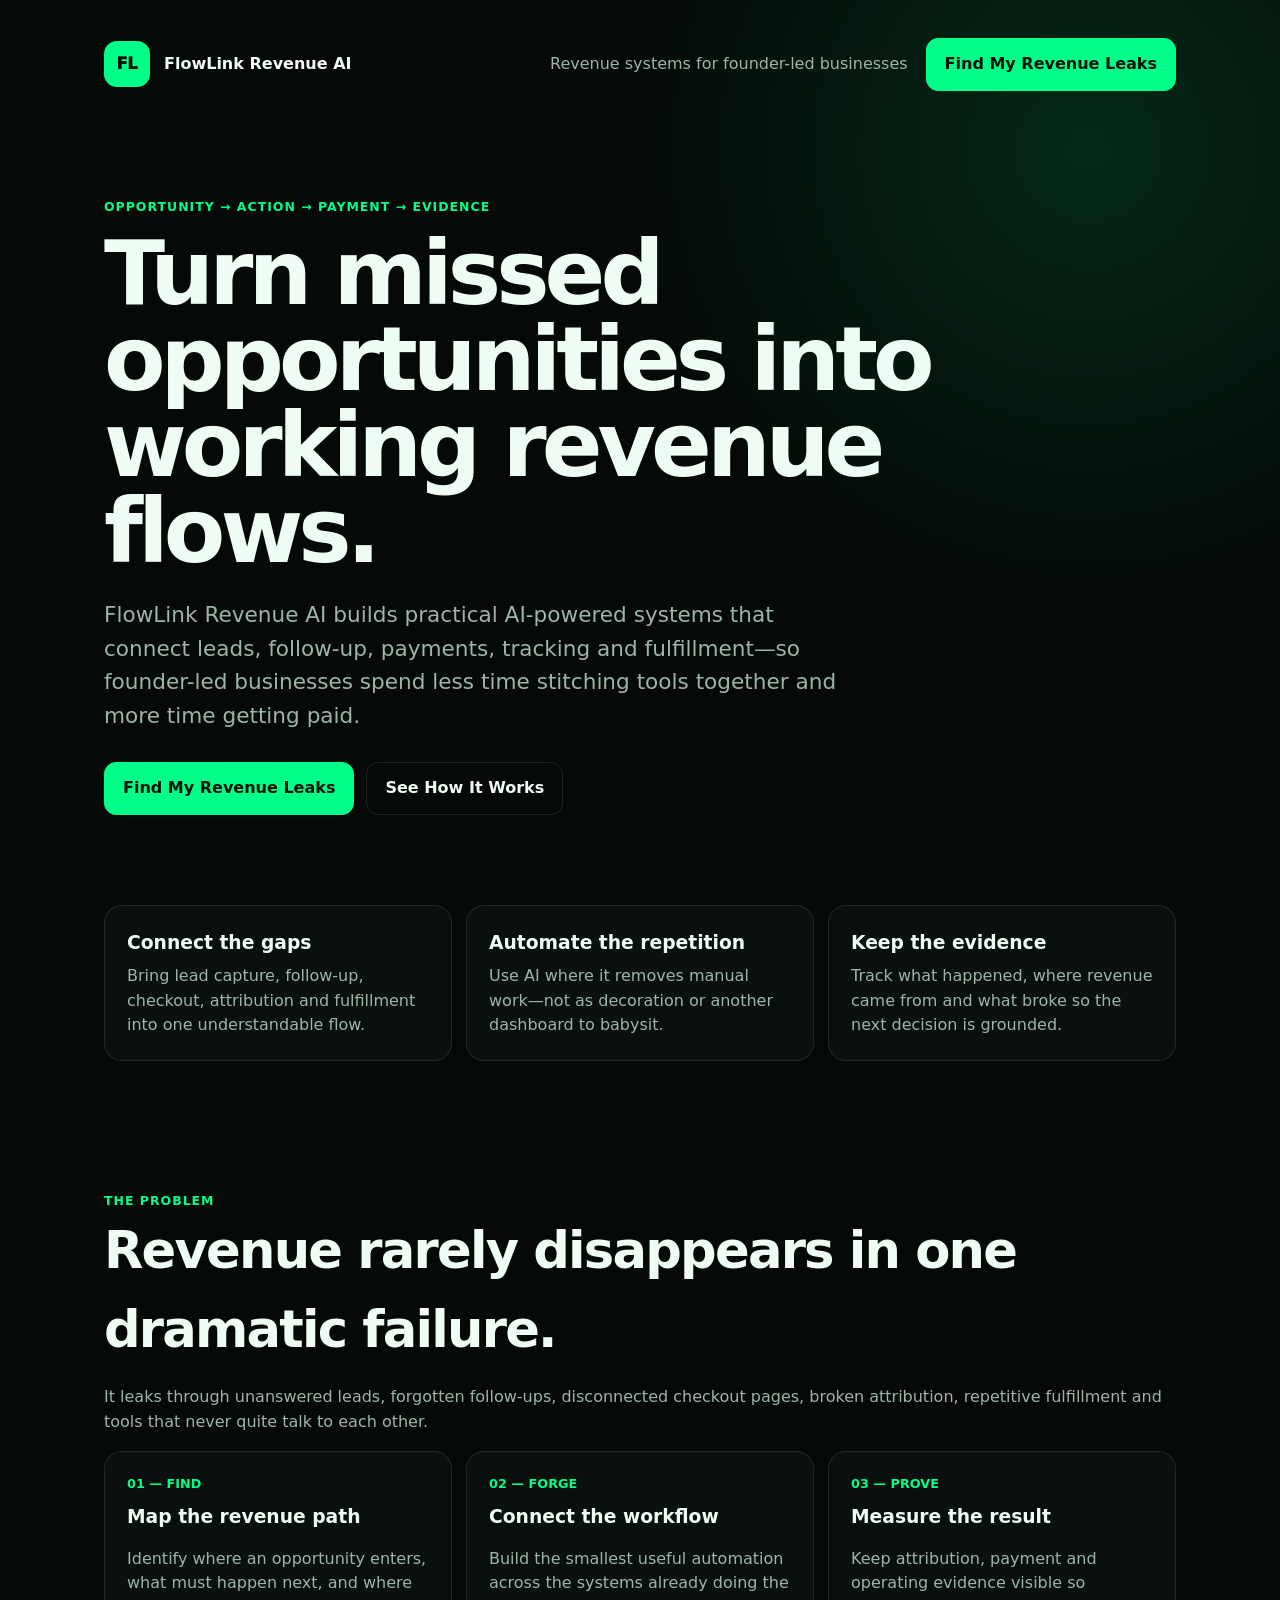
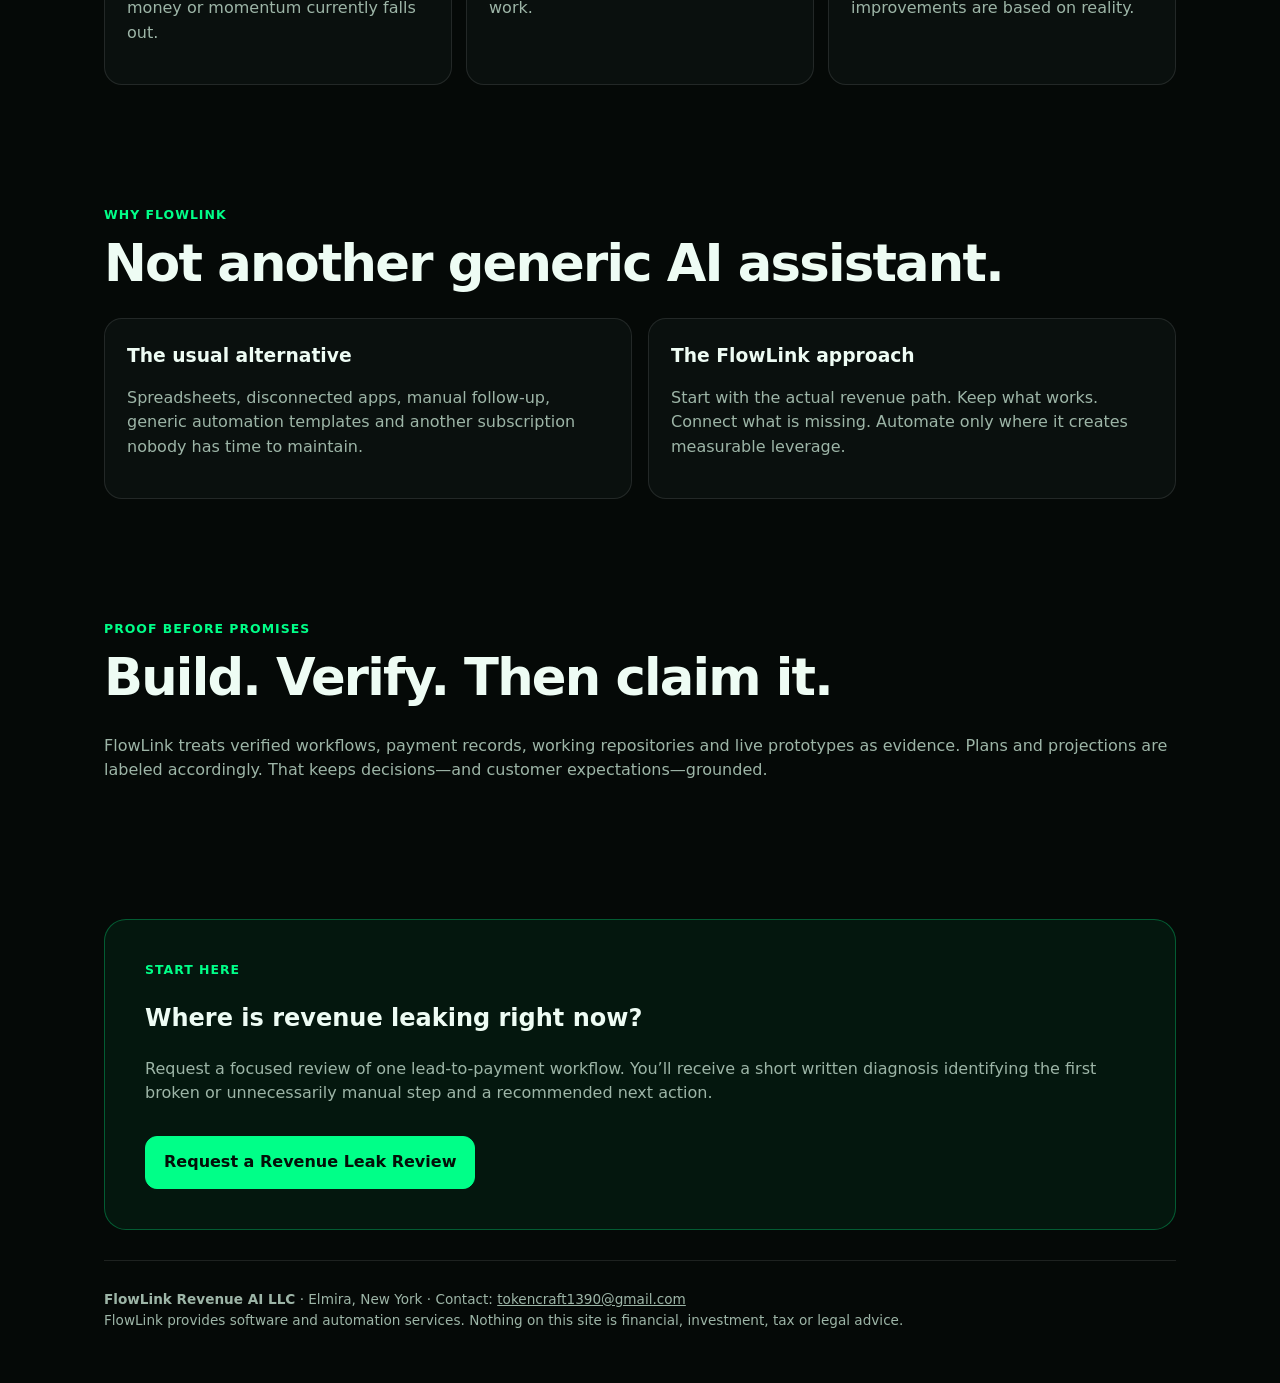
==== commit 01fc081c: "Harden production homepage CTA and proof language" ====
--- a/index.html
+++ b/index.html
@@ -1,2 +1,2 @@
 <!doctype html>
-<html lang="en"><head><meta charset="utf-8"><meta name="viewport" content="width=device-width,initial-scale=1"><meta name="theme-color" content="#050907"><title>FlowLink Revenue AI — Turn Revenue Leaks Into Working Flows</title><meta name="description" content="FlowLink Revenue AI builds practical AI-powered revenue systems that connect leads, follow-up, payments, tracking and fulfillment for founder-led businesses."><style>:root{--bg:#050907;--panel:#0b120f;--text:#eefcf4;--muted:#9db5a7;--accent:#00ff88;--line:rgba(255,255,255,.1)}*{box-sizing:border-box}body{margin:0;background:radial-gradient(circle at 85% 5%,rgba(0,255,136,.13),transparent 30rem),var(--bg);color:var(--text);font-family:Inter,system-ui,sans-serif;line-height:1.55}a{color:inherit}.wrap{max-width:1120px;margin:auto;padding:24px}.nav{display:flex;align-items:center;gap:14px;padding:14px 0}.logo{display:grid;place-items:center;width:46px;height:46px;border-radius:13px;background:var(--accent);color:#031008;font-weight:950}.brand{font-weight:900}.nav .right{margin-left:auto;display:flex;gap:18px;align-items:center}.muted{color:var(--muted)}.hero{padding:92px 0 72px;max-width:900px}.eyebrow{color:var(--accent);font-weight:850;letter-spacing:.08em;text-transform:uppercase;font-size:.78rem}.hero h1{font-size:clamp(2.7rem,7vw,5.7rem);line-height:.96;letter-spacing:-.055em;margin:14px 0 24px}.hero p{font-size:clamp(1.05rem,2vw,1.35rem);max-width:760px;color:var(--muted)}.actions{display:flex;flex-wrap:wrap;gap:12px;margin-top:30px}.btn{display:inline-block;text-decoration:none;padding:13px 18px;border-radius:12px;background:var(--accent);color:#031008;font-weight:900;border:1px solid var(--accent)}.btn.secondary{background:transparent;color:var(--text);border-color:var(--line)}.proof{display:grid;grid-template-columns:repeat(3,1fr);gap:14px;margin:18px 0 70px}.card{border:1px solid var(--line);background:rgba(11,18,15,.94);border-radius:18px;padding:22px}.card h3{margin:0 0 7px}.section{padding:60px 0}.section h2{font-size:clamp(1.9rem,4vw,3.2rem);letter-spacing:-.035em;margin:0 0 14px}.grid{display:grid;grid-template-columns:repeat(3,1fr);gap:14px}.step b{display:block;color:var(--accent);font-size:.8rem;margin-bottom:8px}.contrast{display:grid;grid-template-columns:1fr 1fr;gap:16px}.cta{margin:60px 0 30px;padding:40px;border:1px solid rgba(0,255,136,.3);border-radius:22px;background:rgba(0,255,136,.06)}footer{border-top:1px solid var(--line);padding:28px 0;color:var(--muted);font-size:.85rem}@media(max-width:760px){.proof,.grid,.contrast{grid-template-columns:1fr}.hero{padding-top:58px}.nav .right .muted{display:none}}</style></head><body><div class="wrap"><nav class="nav"><div class="logo">FL</div><div class="brand">FlowLink Revenue AI</div><div class="right"><span class="muted">Revenue systems for founder-led businesses</span><a href="#start" class="btn">Find My Revenue Leaks</a></div></nav><main><section class="hero"><div class="eyebrow">Opportunity → Action → Payment → Evidence</div><h1>Turn missed opportunities into working revenue flows.</h1><p>FlowLink Revenue AI builds practical AI-powered systems that connect leads, follow-up, payments, tracking and fulfillment—so founder-led businesses spend less time stitching tools together and more time getting paid.</p><div class="actions"><a class="btn" href="#start">Find My Revenue Leaks</a><a class="btn secondary" href="#how">See How It Works</a></div></section><section class="proof" aria-label="What FlowLink focuses on"><div class="card"><h3>Connect the gaps</h3><div class="muted">Bring lead capture, follow-up, checkout, attribution and fulfillment into one understandable flow.</div></div><div class="card"><h3>Automate the repetition</h3><div class="muted">Use AI where it removes manual work—not as decoration or another dashboard to babysit.</div></div><div class="card"><h3>Keep the evidence</h3><div class="muted">Track what happened, where revenue came from and what broke so the next decision is grounded.</div></div></section><section class="section" id="how"><div class="eyebrow">The problem</div><h2>Revenue rarely disappears in one dramatic failure.</h2><p class="muted">It leaks through unanswered leads, forgotten follow-ups, disconnected checkout pages, broken attribution, repetitive fulfillment and tools that never quite talk to each other.</p><div class="grid"><div class="card step"><b>01 — FIND</b><h3>Map the revenue path</h3><p class="muted">Identify where an opportunity enters, what must happen next, and where money or momentum currently falls out.</p></div><div class="card step"><b>02 — FORGE</b><h3>Connect the workflow</h3><p class="muted">Build the smallest useful automation across the systems already doing the work.</p></div><div class="card step"><b>03 — PROVE</b><h3>Measure the result</h3><p class="muted">Keep attribution, payment and operating evidence visible so improvements are based on reality.</p></div></div></section><section class="section"><div class="eyebrow">Why FlowLink</div><h2>Not another generic AI assistant.</h2><div class="contrast"><div class="card"><h3>The usual alternative</h3><p class="muted">Spreadsheets, disconnected apps, manual follow-up, generic automation templates and another subscription nobody has time to maintain.</p></div><div class="card"><h3>The FlowLink approach</h3><p class="muted">Start with the actual revenue path. Keep what works. Connect what is missing. Automate only where it creates measurable leverage.</p></div></div></section><section class="section"><div class="eyebrow">Proof before promises</div><h2>Build. Verify. Then claim it.</h2><p class="muted">FlowLink's operating standard is simple: working payment infrastructure, tracked revenue workflows, automation repositories and live prototypes count as evidence. Planned traction does not. That keeps decisions—and customer expectations—grounded.</p></section><section class="cta" id="start"><div class="eyebrow">Start here</div><h2>Where is revenue leaking right now?</h2><p class="muted">Start with one path: lead → follow-up → checkout → payment → fulfillment. Find the first broken or manual step, then fix that before adding more software.</p><div class="actions"><a class="btn" href="mailto:tokencraft1390@gmail.com?subject=FlowLink%20Revenue%20Leak%20Review">Request a Revenue Leak Review</a><a class="btn secondary" href="ops.html">Operator Console</a></div></section></main><footer><strong>FlowLink Revenue AI LLC</strong> · Elmira, New York · <a href="mailto:tokencraft1390@gmail.com">tokencraft1390@gmail.com</a><br><span>FlowLink provides software and automation services. Nothing on this site is financial, investment, tax or legal advice.</span></footer></div></body></html>+<html lang="en"><head><meta charset="utf-8"><meta name="viewport" content="width=device-width,initial-scale=1"><meta name="theme-color" content="#050907"><title>FlowLink Revenue AI — Turn Revenue Leaks Into Working Flows</title><meta name="description" content="FlowLink Revenue AI builds practical AI-powered revenue systems that connect leads, follow-up, payments, tracking and fulfillment for founder-led businesses."><style>:root{--bg:#050907;--panel:#0b120f;--text:#eefcf4;--muted:#9db5a7;--accent:#00ff88;--line:rgba(255,255,255,.1)}*{box-sizing:border-box}body{margin:0;background:radial-gradient(circle at 85% 5%,rgba(0,255,136,.13),transparent 30rem),var(--bg);color:var(--text);font-family:Inter,system-ui,sans-serif;line-height:1.55}a{color:inherit}.wrap{max-width:1120px;margin:auto;padding:24px}.nav{display:flex;align-items:center;gap:14px;padding:14px 0}.logo{display:grid;place-items:center;width:46px;height:46px;border-radius:13px;background:var(--accent);color:#031008;font-weight:950}.brand{font-weight:900}.nav .right{margin-left:auto;display:flex;gap:18px;align-items:center}.muted{color:var(--muted)}.hero{padding:92px 0 72px;max-width:900px}.eyebrow{color:var(--accent);font-weight:850;letter-spacing:.08em;text-transform:uppercase;font-size:.78rem}.hero h1{font-size:clamp(2.7rem,7vw,5.7rem);line-height:.96;letter-spacing:-.055em;margin:14px 0 24px}.hero p{font-size:clamp(1.05rem,2vw,1.35rem);max-width:760px;color:var(--muted)}.actions{display:flex;flex-wrap:wrap;gap:12px;margin-top:30px}.btn{display:inline-block;text-decoration:none;padding:13px 18px;border-radius:12px;background:var(--accent);color:#031008;font-weight:900;border:1px solid var(--accent)}.btn.secondary{background:transparent;color:var(--text);border-color:var(--line)}.proof{display:grid;grid-template-columns:repeat(3,1fr);gap:14px;margin:18px 0 70px}.card{border:1px solid var(--line);background:rgba(11,18,15,.94);border-radius:18px;padding:22px}.card h3{margin:0 0 7px}.section{padding:60px 0}.section h2{font-size:clamp(1.9rem,4vw,3.2rem);letter-spacing:-.035em;margin:0 0 14px}.grid{display:grid;grid-template-columns:repeat(3,1fr);gap:14px}.step b{display:block;color:var(--accent);font-size:.8rem;margin-bottom:8px}.contrast{display:grid;grid-template-columns:1fr 1fr;gap:16px}.cta{margin:60px 0 30px;padding:40px;border:1px solid rgba(0,255,136,.3);border-radius:22px;background:rgba(0,255,136,.06)}footer{border-top:1px solid var(--line);padding:28px 0;color:var(--muted);font-size:.85rem}@media(max-width:760px){.proof,.grid,.contrast{grid-template-columns:1fr}.hero{padding-top:58px}.nav .right .muted{display:none}}</style></head><body><div class="wrap"><nav class="nav"><div class="logo">FL</div><div class="brand">FlowLink Revenue AI</div><div class="right"><span class="muted">Revenue systems for founder-led businesses</span><a href="#start" class="btn">Find My Revenue Leaks</a></div></nav><main><section class="hero"><div class="eyebrow">Opportunity → Action → Payment → Evidence</div><h1>Turn missed opportunities into working revenue flows.</h1><p>FlowLink Revenue AI builds practical AI-powered systems that connect leads, follow-up, payments, tracking and fulfillment—so founder-led businesses spend less time stitching tools together and more time getting paid.</p><div class="actions"><a class="btn" href="#start">Find My Revenue Leaks</a><a class="btn secondary" href="#how">See How It Works</a></div></section><section class="proof" aria-label="What FlowLink focuses on"><div class="card"><h3>Connect the gaps</h3><div class="muted">Bring lead capture, follow-up, checkout, attribution and fulfillment into one understandable flow.</div></div><div class="card"><h3>Automate the repetition</h3><div class="muted">Use AI where it removes manual work—not as decoration or another dashboard to babysit.</div></div><div class="card"><h3>Keep the evidence</h3><div class="muted">Track what happened, where revenue came from and what broke so the next decision is grounded.</div></div></section><section class="section" id="how"><div class="eyebrow">The problem</div><h2>Revenue rarely disappears in one dramatic failure.</h2><p class="muted">It leaks through unanswered leads, forgotten follow-ups, disconnected checkout pages, broken attribution, repetitive fulfillment and tools that never quite talk to each other.</p><div class="grid"><div class="card step"><b>01 — FIND</b><h3>Map the revenue path</h3><p class="muted">Identify where an opportunity enters, what must happen next, and where money or momentum currently falls out.</p></div><div class="card step"><b>02 — FORGE</b><h3>Connect the workflow</h3><p class="muted">Build the smallest useful automation across the systems already doing the work.</p></div><div class="card step"><b>03 — PROVE</b><h3>Measure the result</h3><p class="muted">Keep attribution, payment and operating evidence visible so improvements are based on reality.</p></div></div></section><section class="section"><div class="eyebrow">Why FlowLink</div><h2>Not another generic AI assistant.</h2><div class="contrast"><div class="card"><h3>The usual alternative</h3><p class="muted">Spreadsheets, disconnected apps, manual follow-up, generic automation templates and another subscription nobody has time to maintain.</p></div><div class="card"><h3>The FlowLink approach</h3><p class="muted">Start with the actual revenue path. Keep what works. Connect what is missing. Automate only where it creates measurable leverage.</p></div></div></section><section class="section"><div class="eyebrow">Proof before promises</div><h2>Build. Verify. Then claim it.</h2><p class="muted">FlowLink treats verified workflows, payment records, working repositories and live prototypes as evidence. Plans and projections are labeled accordingly. That keeps decisions—and customer expectations—grounded.</p></section><section class="cta" id="start"><div class="eyebrow">Start here</div><h2>Where is revenue leaking right now?</h2><p class="muted">Request a focused review of one lead-to-payment workflow. You’ll receive a short written diagnosis identifying the first broken or unnecessarily manual step and a recommended next action.</p><div class="actions"><a class="btn" href="mailto:tokencraft1390@gmail.com?subject=FlowLink%20Revenue%20Leak%20Review">Request a Revenue Leak Review</a></div></section></main><footer><strong>FlowLink Revenue AI LLC</strong> · Elmira, New York · Contact: <a href="mailto:tokencraft1390@gmail.com">tokencraft1390@gmail.com</a><br><span>FlowLink provides software and automation services. Nothing on this site is financial, investment, tax or legal advice.</span></footer></div></body></html>
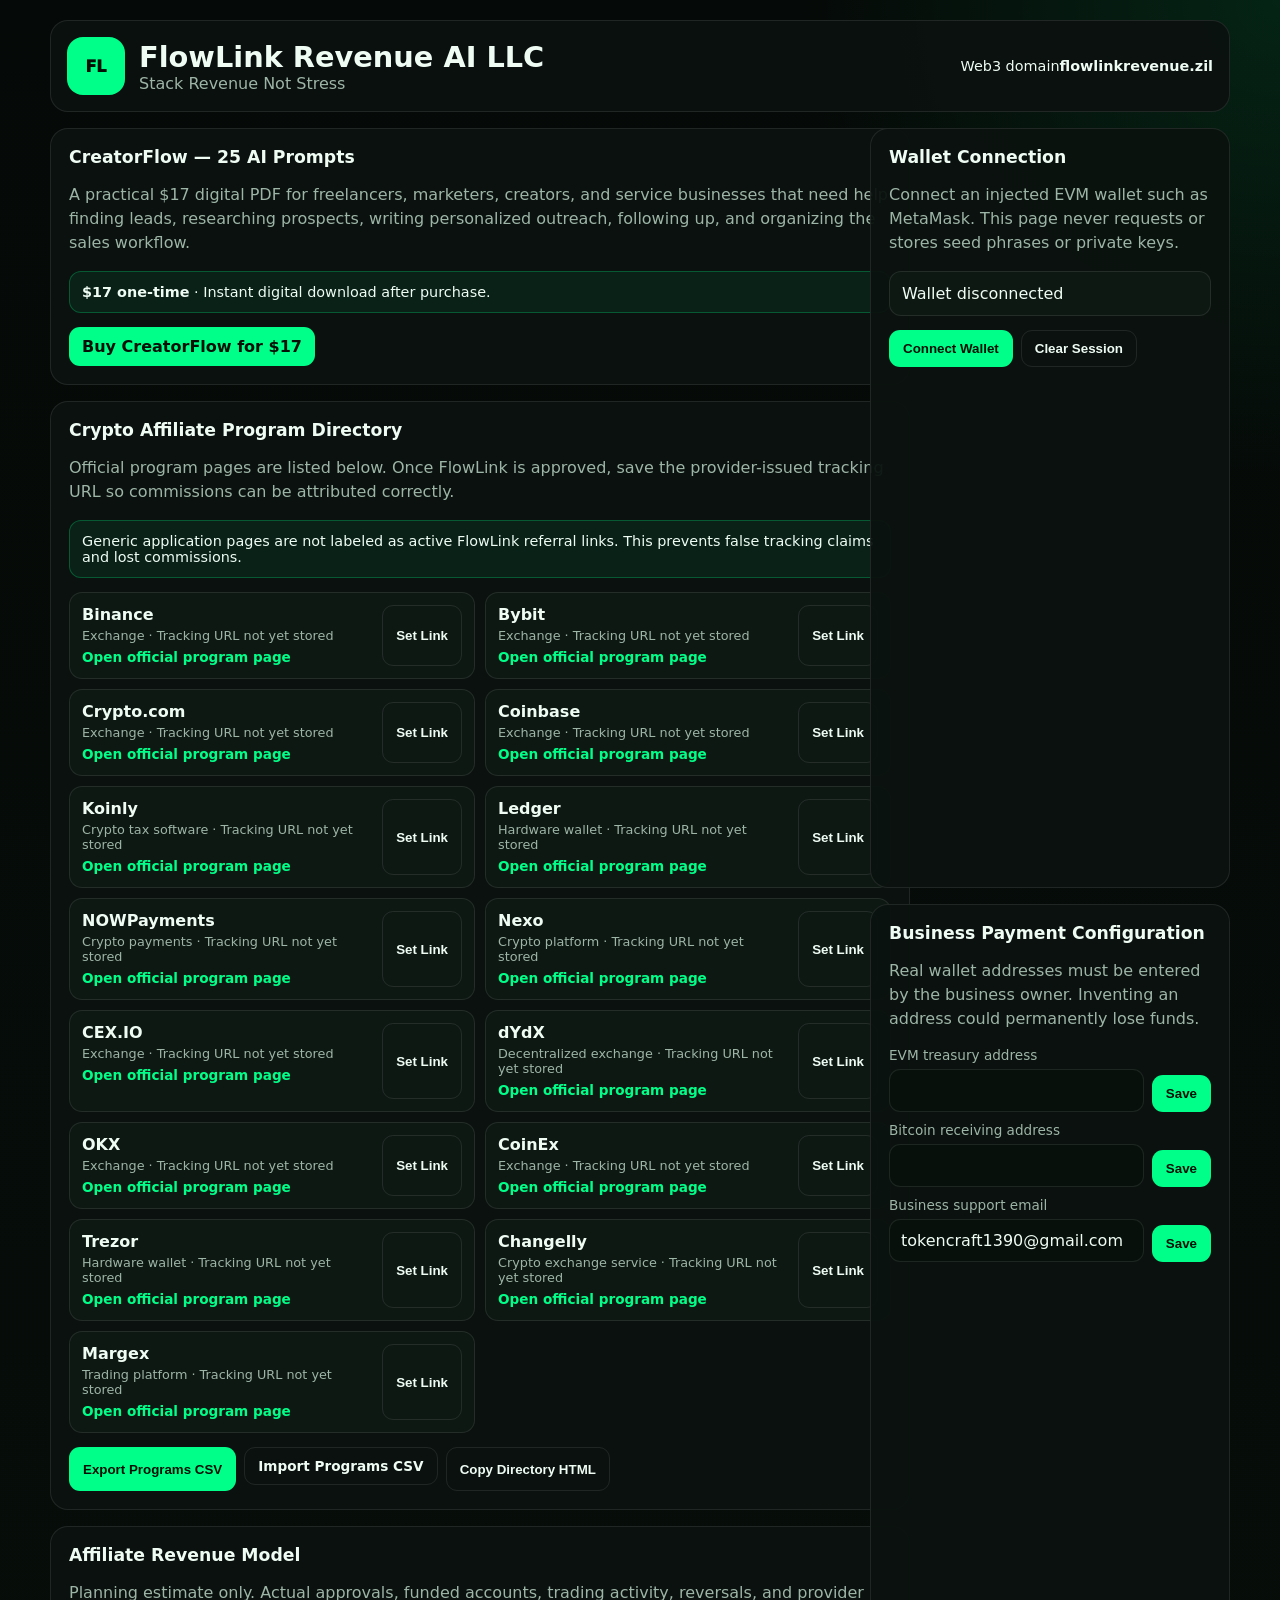
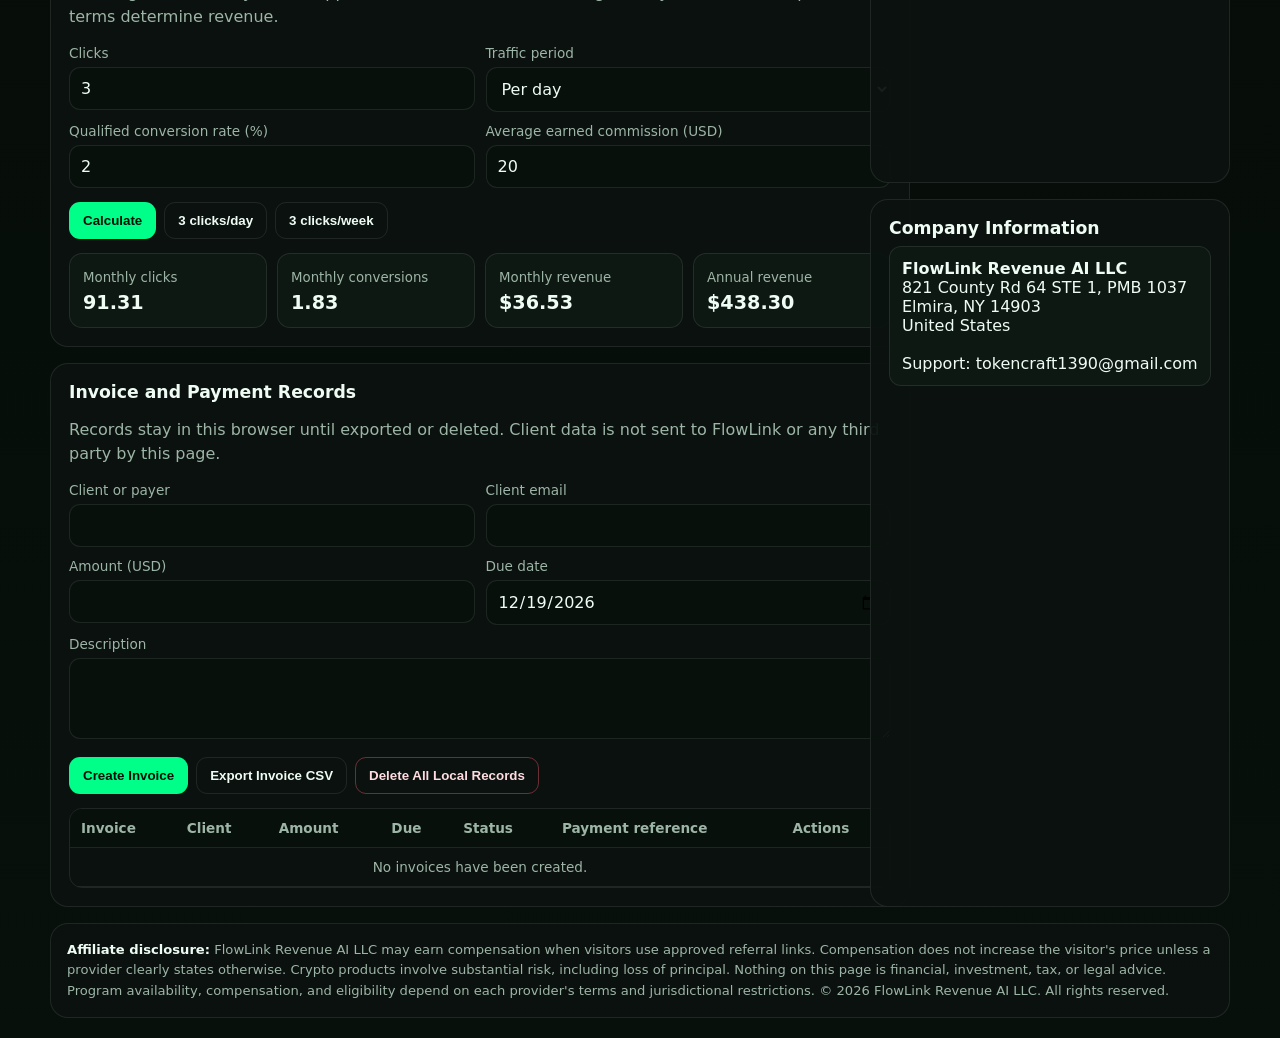
==== commit e9811d46: "Add live $17 CreatorFlow offer to FlowLink homepage" ====
--- a/index.html
+++ b/index.html
@@ -1,2 +1,62 @@
 <!doctype html>
-<html lang="en"><head><meta charset="utf-8"><meta name="viewport" content="width=device-width,initial-scale=1"><meta name="theme-color" content="#050907"><title>FlowLink Revenue AI — Turn Revenue Leaks Into Working Flows</title><meta name="description" content="FlowLink Revenue AI builds practical AI-powered revenue systems that connect leads, follow-up, payments, tracking and fulfillment for founder-led businesses."><style>:root{--bg:#050907;--panel:#0b120f;--text:#eefcf4;--muted:#9db5a7;--accent:#00ff88;--line:rgba(255,255,255,.1)}*{box-sizing:border-box}body{margin:0;background:radial-gradient(circle at 85% 5%,rgba(0,255,136,.13),transparent 30rem),var(--bg);color:var(--text);font-family:Inter,system-ui,sans-serif;line-height:1.55}a{color:inherit}.wrap{max-width:1120px;margin:auto;padding:24px}.nav{display:flex;align-items:center;gap:14px;padding:14px 0}.logo{display:grid;place-items:center;width:46px;height:46px;border-radius:13px;background:var(--accent);color:#031008;font-weight:950}.brand{font-weight:900}.nav .right{margin-left:auto;display:flex;gap:18px;align-items:center}.muted{color:var(--muted)}.hero{padding:92px 0 72px;max-width:900px}.eyebrow{color:var(--accent);font-weight:850;letter-spacing:.08em;text-transform:uppercase;font-size:.78rem}.hero h1{font-size:clamp(2.7rem,7vw,5.7rem);line-height:.96;letter-spacing:-.055em;margin:14px 0 24px}.hero p{font-size:clamp(1.05rem,2vw,1.35rem);max-width:760px;color:var(--muted)}.actions{display:flex;flex-wrap:wrap;gap:12px;margin-top:30px}.btn{display:inline-block;text-decoration:none;padding:13px 18px;border-radius:12px;background:var(--accent);color:#031008;font-weight:900;border:1px solid var(--accent)}.btn.secondary{background:transparent;color:var(--text);border-color:var(--line)}.proof{display:grid;grid-template-columns:repeat(3,1fr);gap:14px;margin:18px 0 70px}.card{border:1px solid var(--line);background:rgba(11,18,15,.94);border-radius:18px;padding:22px}.card h3{margin:0 0 7px}.section{padding:60px 0}.section h2{font-size:clamp(1.9rem,4vw,3.2rem);letter-spacing:-.035em;margin:0 0 14px}.grid{display:grid;grid-template-columns:repeat(3,1fr);gap:14px}.step b{display:block;color:var(--accent);font-size:.8rem;margin-bottom:8px}.contrast{display:grid;grid-template-columns:1fr 1fr;gap:16px}.cta{margin:60px 0 30px;padding:40px;border:1px solid rgba(0,255,136,.3);border-radius:22px;background:rgba(0,255,136,.06)}footer{border-top:1px solid var(--line);padding:28px 0;color:var(--muted);font-size:.85rem}@media(max-width:760px){.proof,.grid,.contrast{grid-template-columns:1fr}.hero{padding-top:58px}.nav .right .muted{display:none}}</style></head><body><div class="wrap"><nav class="nav"><div class="logo">FL</div><div class="brand">FlowLink Revenue AI</div><div class="right"><span class="muted">Revenue systems for founder-led businesses</span><a href="#start" class="btn">Find My Revenue Leaks</a></div></nav><main><section class="hero"><div class="eyebrow">Opportunity → Action → Payment → Evidence</div><h1>Turn missed opportunities into working revenue flows.</h1><p>FlowLink Revenue AI builds practical AI-powered systems that connect leads, follow-up, payments, tracking and fulfillment—so founder-led businesses spend less time stitching tools together and more time getting paid.</p><div class="actions"><a class="btn" href="#start">Find My Revenue Leaks</a><a class="btn secondary" href="#how">See How It Works</a></div></section><section class="proof" aria-label="What FlowLink focuses on"><div class="card"><h3>Connect the gaps</h3><div class="muted">Bring lead capture, follow-up, checkout, attribution and fulfillment into one understandable flow.</div></div><div class="card"><h3>Automate the repetition</h3><div class="muted">Use AI where it removes manual work—not as decoration or another dashboard to babysit.</div></div><div class="card"><h3>Keep the evidence</h3><div class="muted">Track what happened, where revenue came from and what broke so the next decision is grounded.</div></div></section><section class="section" id="how"><div class="eyebrow">The problem</div><h2>Revenue rarely disappears in one dramatic failure.</h2><p class="muted">It leaks through unanswered leads, forgotten follow-ups, disconnected checkout pages, broken attribution, repetitive fulfillment and tools that never quite talk to each other.</p><div class="grid"><div class="card step"><b>01 — FIND</b><h3>Map the revenue path</h3><p class="muted">Identify where an opportunity enters, what must happen next, and where money or momentum currently falls out.</p></div><div class="card step"><b>02 — FORGE</b><h3>Connect the workflow</h3><p class="muted">Build the smallest useful automation across the systems already doing the work.</p></div><div class="card step"><b>03 — PROVE</b><h3>Measure the result</h3><p class="muted">Keep attribution, payment and operating evidence visible so improvements are based on reality.</p></div></div></section><section class="section"><div class="eyebrow">Why FlowLink</div><h2>Not another generic AI assistant.</h2><div class="contrast"><div class="card"><h3>The usual alternative</h3><p class="muted">Spreadsheets, disconnected apps, manual follow-up, generic automation templates and another subscription nobody has time to maintain.</p></div><div class="card"><h3>The FlowLink approach</h3><p class="muted">Start with the actual revenue path. Keep what works. Connect what is missing. Automate only where it creates measurable leverage.</p></div></div></section><section class="section"><div class="eyebrow">Proof before promises</div><h2>Build. Verify. Then claim it.</h2><p class="muted">FlowLink treats verified workflows, payment records, working repositories and live prototypes as evidence. Plans and projections are labeled accordingly. That keeps decisions—and customer expectations—grounded.</p></section><section class="cta" id="start"><div class="eyebrow">Start here</div><h2>Where is revenue leaking right now?</h2><p class="muted">Request a focused review of one lead-to-payment workflow. You’ll receive a short written diagnosis identifying the first broken or unnecessarily manual step and a recommended next action.</p><div class="actions"><a class="btn" href="mailto:tokencraft1390@gmail.com?subject=FlowLink%20Revenue%20Leak%20Review">Request a Revenue Leak Review</a></div></section></main><footer><strong>FlowLink Revenue AI LLC</strong> · Elmira, New York · Contact: <a href="mailto:tokencraft1390@gmail.com">tokencraft1390@gmail.com</a><br><span>FlowLink provides software and automation services. Nothing on this site is financial, investment, tax or legal advice.</span></footer></div></body></html>+<html lang="en">
+<head>
+<meta charset="utf-8">
+<meta name="viewport" content="width=device-width,initial-scale=1">
+<meta name="theme-color" content="#050907">
+<title>FlowLink Revenue AI LLC — Stack Revenue Not Stress</title>
+<meta name="description" content="FlowLink Revenue AI LLC crypto affiliate directory, revenue calculator, invoice records, and wallet connection.">
+<style>
+:root{--bg:#050907;--panel:#0b120f;--panel2:#0e1813;--text:#eefcf4;--muted:#9db5a7;--accent:#00ff88;--danger:#ff5d73;--border:rgba(255,255,255,.09)}
+*{box-sizing:border-box}body{margin:0;padding:20px;min-height:100vh;background:radial-gradient(circle at top right,rgba(0,255,136,.11),transparent 30rem),linear-gradient(#050907,#07100b);color:var(--text);font-family:Inter,system-ui,sans-serif}.wrap{max-width:1180px;margin:auto}.top{display:flex;gap:14px;align-items:center;padding:16px;border:1px solid var(--border);border-radius:18px;background:rgba(11,18,15,.94)}.logo{width:58px;height:58px;border-radius:16px;display:grid;place-items:center;background:var(--accent);color:#031008;font-weight:950}.top h1{font-size:clamp(1.2rem,4vw,1.8rem);margin:0}.sub,.muted{color:var(--muted)}.domain{margin-left:auto;text-align:right;font-size:.9rem}.grid{display:grid;grid-template-columns:minmax(0,1fr) 360px;gap:16px;margin-top:16px}.stack{display:grid;gap:16px}.card{padding:18px;border:1px solid var(--border);border-radius:18px;background:rgba(11,18,15,.95)}h2{font-size:1.08rem;margin:0 0 8px}p{line-height:1.5}.notice{padding:12px;border:1px solid rgba(0,255,136,.25);border-radius:12px;background:rgba(0,255,136,.07);font-size:.9rem}.programs{display:grid;grid-template-columns:repeat(2,minmax(0,1fr));gap:10px;margin-top:14px}.program{display:flex;gap:10px;padding:12px;border:1px solid var(--border);border-radius:13px;background:var(--panel2)}.program>div{flex:1;min-width:0}.program strong{display:block}.meta{font-size:.8rem;color:var(--muted);margin:4px 0}.program a{color:var(--accent);font-weight:800;font-size:.85rem;text-decoration:none}.toolbar,.actions{display:flex;flex-wrap:wrap;gap:8px}.toolbar{margin-top:14px}button,.fileBtn{border:1px solid transparent;border-radius:11px;padding:10px 13px;background:var(--accent);color:#031008;font-weight:850;cursor:pointer}.secondary{background:transparent!important;color:var(--text)!important;border-color:var(--border)!important}.danger{background:transparent;color:#ffdce2;border-color:rgba(255,93,115,.4)}label{display:block;color:var(--muted);font-size:.85rem;margin-bottom:6px}input,select,textarea{width:100%;padding:11px;border:1px solid var(--border);border-radius:11px;background:#07100b;color:var(--text);font:inherit}.fields{display:grid;grid-template-columns:repeat(2,minmax(0,1fr));gap:11px}.wide{grid-column:1/-1}.metrics{display:grid;grid-template-columns:repeat(4,minmax(0,1fr));gap:10px;margin-top:14px}.metric{padding:13px;border:1px solid var(--border);border-radius:13px;background:var(--panel2)}.metric small{color:var(--muted)}.metric b{display:block;font-size:1.2rem;margin-top:5px}.tableWrap{overflow:auto;border:1px solid var(--border);border-radius:13px;margin-top:14px}table{border-collapse:collapse;width:100%;min-width:820px}th,td{padding:11px;border-bottom:1px solid var(--border);font-size:.85rem;text-align:left}th{color:var(--muted);background:#07100b}.walletBox{padding:12px;border:1px solid var(--border);border-radius:12px;background:var(--panel2);word-break:break-all}.config{display:grid;grid-template-columns:1fr auto;gap:8px;align-items:end;margin-top:10px}.legal{margin-top:16px;padding:16px;border:1px solid var(--border);border-radius:18px;background:rgba(11,18,15,.94);color:var(--muted);font-size:.82rem;line-height:1.55}.legal strong{color:var(--text)}.hidden{display:none}.empty{text-align:center;color:var(--muted)}@media(max-width:930px){.grid{grid-template-columns:1fr}.domain{display:none}}@media(max-width:650px){body{padding:12px}.fields,.programs,.metrics{grid-template-columns:1fr}.wide{grid-column:auto}}
+</style>
+</head>
+<body>
+<div class="wrap">
+<header class="top"><div class="logo">FL</div><div><h1>FlowLink Revenue AI LLC</h1><div class="sub">Stack Revenue Not Stress</div></div><div class="domain">Web3 domain<strong>flowlinkrevenue.zil</strong></div></header>
+<div class="grid">
+<main class="stack">
+<section class="card"><h2>CreatorFlow — 25 AI Prompts</h2><p class="muted">A practical $17 digital PDF for freelancers, marketers, creators, and service businesses that need help finding leads, researching prospects, writing personalized outreach, following up, and organizing the sales workflow.</p><div class="notice"><strong>$17 one-time</strong> · Instant digital download after purchase.</div><div class="toolbar"><a href="https://store.payloadz.com/details/2720459-documents-and-forms-other-forms-creatorflow-25-ai-prompts-to-find-leads-write-outreach-close-more-work.html?utm_source=flowlink_site&utm_medium=owned&utm_campaign=creatorflow_17&utm_content=homepage" target="_blank" rel="noopener noreferrer" style="display:inline-block;border-radius:11px;padding:10px 13px;background:var(--accent);color:#031008;font-weight:850;text-decoration:none">Buy CreatorFlow for $17</a></div></section>
+<section class="card"><h2>Crypto Affiliate Program Directory</h2><p class="muted">Official program pages are listed below. Once FlowLink is approved, save the provider-issued tracking URL so commissions can be attributed correctly.</p><div class="notice">Generic application pages are not labeled as active FlowLink referral links. This prevents false tracking claims and lost commissions.</div><div id="programs" class="programs"></div><div class="toolbar"><button id="exportPrograms">Export Programs CSV</button><label class="fileBtn secondary">Import Programs CSV<input id="importPrograms" class="hidden" type="file" accept=".csv,text/csv"></label><button id="copyPrograms" class="secondary">Copy Directory HTML</button></div></section>
+<section class="card"><h2>Affiliate Revenue Model</h2><p class="muted">Planning estimate only. Actual approvals, funded accounts, trading activity, reversals, and provider terms determine revenue.</p><div class="fields"><div><label for="clicks">Clicks</label><input id="clicks" type="number" min="0" step="1" value="3"></div><div><label for="period">Traffic period</label><select id="period"><option value="day">Per day</option><option value="week">Per week</option><option value="month">Per month</option></select></div><div><label for="conversionRate">Qualified conversion rate (%)</label><input id="conversionRate" type="number" min="0" max="100" step="0.1" value="2"></div><div><label for="averagePayout">Average earned commission (USD)</label><input id="averagePayout" type="number" min="0" step="0.01" value="20"></div></div><div class="toolbar"><button id="calculateRevenue">Calculate</button><button id="presetDaily" class="secondary">3 clicks/day</button><button id="presetWeekly" class="secondary">3 clicks/week</button></div><div class="metrics"><div class="metric"><small>Monthly clicks</small><b id="monthlyClicks">0</b></div><div class="metric"><small>Monthly conversions</small><b id="monthlyConversions">0</b></div><div class="metric"><small>Monthly revenue</small><b id="monthlyRevenue">$0.00</b></div><div class="metric"><small>Annual revenue</small><b id="annualRevenue">$0.00</b></div></div></section>
+<section class="card"><h2>Invoice and Payment Records</h2><p class="muted">Records stay in this browser until exported or deleted. Client data is not sent to FlowLink or any third party by this page.</p><form id="invoiceForm"><div class="fields"><div><label for="client">Client or payer</label><input id="client" type="text" required></div><div><label for="clientEmail">Client email</label><input id="clientEmail" type="email" required></div><div><label for="invoiceAmount">Amount (USD)</label><input id="invoiceAmount" type="number" min="0.01" step="0.01" required></div><div><label for="dueDate">Due date</label><input id="dueDate" type="date" required></div><div class="wide"><label for="description">Description</label><textarea id="description" rows="3" required></textarea></div></div><div class="toolbar"><button type="submit">Create Invoice</button><button id="exportInvoices" type="button" class="secondary">Export Invoice CSV</button><button id="clearInvoices" type="button" class="danger">Delete All Local Records</button></div></form><div class="tableWrap"><table><thead><tr><th>Invoice</th><th>Client</th><th>Amount</th><th>Due</th><th>Status</th><th>Payment reference</th><th>Actions</th></tr></thead><tbody id="invoiceRows"></tbody></table></div></section>
+</main>
+<aside class="stack">
+<section class="card"><h2>Wallet Connection</h2><p class="muted">Connect an injected EVM wallet such as MetaMask. This page never requests or stores seed phrases or private keys.</p><div id="walletStatus" class="walletBox">Wallet disconnected</div><div class="toolbar"><button id="connectWallet">Connect Wallet</button><button id="disconnectWallet" class="secondary">Clear Session</button></div></section>
+<section class="card"><h2>Business Payment Configuration</h2><p class="muted">Real wallet addresses must be entered by the business owner. Inventing an address could permanently lose funds.</p><div class="config"><div><label for="evmWallet">EVM treasury address</label><input id="evmWallet" type="text" spellcheck="false"></div><button data-save="evmWallet">Save</button></div><div class="config"><div><label for="btcWallet">Bitcoin receiving address</label><input id="btcWallet" type="text" spellcheck="false"></div><button data-save="btcWallet">Save</button></div><div class="config"><div><label for="supportEmail">Business support email</label><input id="supportEmail" type="email" value="tokencraft1390@gmail.com"></div><button data-save="supportEmail">Save</button></div></section>
+<section class="card"><h2>Company Information</h2><div class="walletBox"><strong>FlowLink Revenue AI LLC</strong><br>821 County Rd 64 STE 1, PMB 1037<br>Elmira, NY 14903<br>United States<br><br>Support: <span id="companyEmail">tokencraft1390@gmail.com</span></div></section>
+</aside>
+</div>
+<footer class="legal"><strong>Affiliate disclosure:</strong> FlowLink Revenue AI LLC may earn compensation when visitors use approved referral links. Compensation does not increase the visitor's price unless a provider clearly states otherwise. Crypto products involve substantial risk, including loss of principal. Nothing on this page is financial, investment, tax, or legal advice. Program availability, compensation, and eligibility depend on each provider's terms and jurisdictional restrictions. © <span id="year"></span> FlowLink Revenue AI LLC. All rights reserved.</footer>
+</div>
+<script>
+(()=>{"use strict";
+const KEY={programs:"flowlink.programs.v1",invoices:"flowlink.invoices.v1",config:"flowlink.config.v1"};
+const DEFAULT_PROGRAMS=[
+{name:"Binance",category:"Exchange",applicationUrl:"https://www.binance.com/en/affiliate",trackingUrl:""},{name:"Bybit",category:"Exchange",applicationUrl:"https://www.bybit.com/affiliates",trackingUrl:""},{name:"Crypto.com",category:"Exchange",applicationUrl:"https://crypto.com/affiliate",trackingUrl:""},{name:"Coinbase",category:"Exchange",applicationUrl:"https://www.coinbase.com/affiliates",trackingUrl:""},{name:"Koinly",category:"Crypto tax software",applicationUrl:"https://koinly.io/affiliate/",trackingUrl:""},{name:"Ledger",category:"Hardware wallet",applicationUrl:"https://affiliate.ledger.com/",trackingUrl:""},{name:"NOWPayments",category:"Crypto payments",applicationUrl:"https://nowpayments.io/affiliate-program",trackingUrl:""},{name:"Nexo",category:"Crypto platform",applicationUrl:"https://nexo.com/affiliate",trackingUrl:""},{name:"CEX.IO",category:"Exchange",applicationUrl:"https://cex.io/affiliate-program",trackingUrl:""},{name:"dYdX",category:"Decentralized exchange",applicationUrl:"https://dydx.exchange",trackingUrl:""},{name:"OKX",category:"Exchange",applicationUrl:"https://www.okx.com",trackingUrl:""},{name:"CoinEx",category:"Exchange",applicationUrl:"https://www.coinex.com",trackingUrl:""},{name:"Trezor",category:"Hardware wallet",applicationUrl:"https://trezor.io/affiliate/",trackingUrl:""},{name:"Changelly",category:"Crypto exchange service",applicationUrl:"https://changelly.com/affiliate",trackingUrl:""},{name:"Margex",category:"Trading platform",applicationUrl:"https://margex.com/affiliate",trackingUrl:""}];
+const $=id=>document.getElementById(id),money=new Intl.NumberFormat("en-US",{style:"currency",currency:"USD"}),num=new Intl.NumberFormat("en-US",{maximumFractionDigits:2});
+const esc=v=>String(v??"").replace(/[&<>"']/g,c=>({"&":"&amp;","<":"&lt;",">":"&gt;",'"':"&quot;","'":"&#039;"}[c]));
+function load(k,f){try{return JSON.parse(localStorage.getItem(k))??f}catch{return f}}function save(k,v){localStorage.setItem(k,JSON.stringify(v))}function cell(v){return `"${String(v??"").replaceAll('"','""')}"`}function download(content,name,type){const b=new Blob([content],{type}),u=URL.createObjectURL(b),a=document.createElement("a");a.href=u;a.download=name;document.body.appendChild(a);a.click();a.remove();URL.revokeObjectURL(u)}
+function getPrograms(){const p=load(KEY.programs,null);return Array.isArray(p)&&p.length?p:DEFAULT_PROGRAMS.map(x=>({...x}))}
+function renderPrograms(){$("programs").innerHTML=getPrograms().map((p,i)=>{const active=p.trackingUrl||p.applicationUrl;return `<article class="program"><div><strong>${esc(p.name)}</strong><div class="meta">${esc(p.category)} · ${p.trackingUrl?"FlowLink tracking URL active":"Tracking URL not yet stored"}</div><a href="${esc(active)}" target="_blank" rel="noopener noreferrer sponsored">${p.trackingUrl?"Open FlowLink referral":"Open official program page"}</a></div><button type="button" class="secondary" data-edit="${i}">Set Link</button></article>`}).join("")}
+function editProgram(i){const ps=getPrograms(),p=ps[i];if(!p)return;const v=prompt(`Paste the approved FlowLink tracking URL for ${p.name}. Leave blank to use the official program page.`,p.trackingUrl||"");if(v===null)return;const t=v.trim();if(t&&!/^https:\/\//i.test(t)){alert("Use a complete HTTPS URL issued by the affiliate provider.");return}p.trackingUrl=t;save(KEY.programs,ps);renderPrograms()}
+function exportPrograms(){const rows=[["Program","Category","Official application URL","FlowLink tracking URL"]];getPrograms().forEach(p=>rows.push([p.name,p.category,p.applicationUrl,p.trackingUrl]));download(rows.map(r=>r.map(cell).join(",")).join("\n"),"flowlink-affiliate-programs.csv","text/csv;charset=utf-8")}
+function parseLine(line){const out=[];let c="",q=false;for(let i=0;i<line.length;i++){const ch=line[i];if(ch==='"'&&line[i+1]==='"'&&q){c+='"';i++}else if(ch==='"')q=!q;else if(ch===","&&!q){out.push(c);c=""}else c+=ch}out.push(c);return out.map(x=>x.trim())}
+async function importPrograms(file){const lines=(await file.text()).split(/\r?\n/).filter(Boolean),ps=lines.slice(1).map(parseLine).map(r=>({name:r[0]||"",category:r[1]||"Crypto",applicationUrl:r[2]||"",trackingUrl:r[3]||""})).filter(p=>p.name&&/^https:\/\//i.test(p.applicationUrl));if(!ps.length)throw Error("No valid program rows found.");save(KEY.programs,ps);renderPrograms()}
+function copyPrograms(){const html=getPrograms().map(p=>`<a href="${esc(p.trackingUrl||p.applicationUrl)}" target="_blank" rel="noopener noreferrer sponsored">${esc(p.name)}</a>`).join("\n");navigator.clipboard.writeText(html).then(()=>alert("Directory HTML copied.")).catch(()=>download(html,"flowlink-directory.html","text/html"))}
+function calculate(){const clicks=Math.max(0,Number($("clicks").value)||0),rate=Math.min(100,Math.max(0,Number($("conversionRate").value)||0)),pay=Math.max(0,Number($("averagePayout").value)||0),period=$("period").value,monthly=period==="day"?clicks*30.4375:period==="week"?clicks*4.348:clicks,conv=monthly*rate/100,rev=conv*pay;$("monthlyClicks").textContent=num.format(monthly);$("monthlyConversions").textContent=num.format(conv);$("monthlyRevenue").textContent=money.format(rev);$("annualRevenue").textContent=money.format(rev*12)}
+function getInvoices(){const x=load(KEY.invoices,[]);return Array.isArray(x)?x:[]}function invoiceNumber(){const d=new Date(),s=`${d.getFullYear()}${String(d.getMonth()+1).padStart(2,"0")}${String(d.getDate()).padStart(2,"0")}`,n=getInvoices().filter(i=>String(i.number).includes(s)).length+1;return `FL-${s}-${String(n).padStart(3,"0")}`}
+function renderInvoices(){const inv=getInvoices();$("invoiceRows").innerHTML=inv.length?inv.map((i,n)=>`<tr><td>${esc(i.number)}</td><td>${esc(i.client)}<br><span class="muted">${esc(i.email)}</span></td><td>${money.format(i.amount)}</td><td>${esc(i.dueDate)}</td><td>${esc(i.status)}</td><td>${esc(i.paymentReference||"—")}</td><td><div class="actions"><button type="button" class="secondary" data-paid="${n}">Record Payment</button><button type="button" class="secondary" data-download="${n}">Download</button></div></td></tr>`).join(""):`<tr><td colspan="7" class="empty">No invoices have been created.</td></tr>`}
+function createInvoice(e){e.preventDefault();if(!e.currentTarget.reportValidity())return;const i={number:invoiceNumber(),client:$("client").value.trim(),email:$("clientEmail").value.trim(),amount:Number($("invoiceAmount").value),dueDate:$("dueDate").value,description:$("description").value.trim(),status:"UNPAID",paymentReference:"",createdAt:new Date().toISOString()},all=getInvoices();all.unshift(i);save(KEY.invoices,all);e.currentTarget.reset();setDue();renderInvoices()}
+function recordPayment(n){const all=getInvoices(),i=all[n];if(!i)return;const r=prompt("Enter the transaction hash, processor reference, check number, or bank confirmation.",i.paymentReference||"");if(r===null||!r.trim())return;i.paymentReference=r.trim();i.status="PAID";i.paidAt=new Date().toISOString();save(KEY.invoices,all);renderInvoices()}
+function getConfig(){return load(KEY.config,{evmWallet:"",btcWallet:"",supportEmail:"tokencraft1390@gmail.com"})}
+function invoiceText(i){const c=getConfig();return [`FLOWLINK REVENUE AI LLC`,`821 County Rd 64 STE 1, PMB 1037`,`Elmira, NY 14903, United States`,`Support: ${c.supportEmail||"tokencraft1390@gmail.com"}`,``,`Invoice: ${i.number}`,`Issued: ${new Date(i.createdAt).toLocaleDateString("en-US")}`,`Due: ${i.dueDate}`,`Client: ${i.client}`,`Client email: ${i.email}`,`Description: ${i.description}`,`Amount: ${money.format(i.amount)}`,`Status: ${i.status}`,`Payment reference: ${i.paymentReference||"Not recorded"}`,``,`Thank you for working with FlowLink Revenue AI LLC.`,`Stack Revenue Not Stress.`].join("\n")}
+function exportInvoices(){const rows=[["Invoice","Client","Client Email","Amount USD","Description","Created","Due","Status","Payment Reference"]];getInvoices().forEach(i=>rows.push([i.number,i.client,i.email,i.amount,i.description,i.createdAt,i.dueDate,i.status,i.paymentReference]));download(rows.map(r=>r.map(cell).join(",")).join("\n"),"flowlink-invoices.csv","text/csv;charset=utf-8")}
+function setDue(){const d=new Date();d.setDate(d.getDate()+14);$("dueDate").value=d.toISOString().slice(0,10)}function renderConfig(){const c=getConfig();$("evmWallet").value=c.evmWallet||"";$("btcWallet").value=c.btcWallet||"";$("supportEmail").value=c.supportEmail||"tokencraft1390@gmail.com";$("companyEmail").textContent=c.supportEmail||"tokencraft1390@gmail.com"}
+function saveField(f){const c=getConfig(),v=$(f).value.trim();if(f==="evmWallet"&&v&&!/^0x[a-fA-F0-9]{40}$/.test(v)){alert("Enter a valid 42-character EVM address beginning with 0x.");return}if(f==="supportEmail"&&v&&!/^[^\s@]+@[^\s@]+\.[^\s@]+$/.test(v)){alert("Enter a valid support email.");return}c[f]=v;save(KEY.config,c);renderConfig();alert("Saved in this browser.")}
+async function connect(){if(!window.ethereum?.request){alert("No injected EVM wallet detected.");return}try{const a=await window.ethereum.request({method:"eth_requestAccounts"});$("walletStatus").textContent=a?.[0]||"Wallet disconnected"}catch(e){alert(`Wallet connection was not completed: ${e?.message||"Unknown error"}`)}}
+$("programs").addEventListener("click",e=>{const b=e.target.closest("[data-edit]");if(b)editProgram(Number(b.dataset.edit))});$("invoiceRows").addEventListener("click",e=>{const p=e.target.closest("[data-paid]"),d=e.target.closest("[data-download]");if(p)recordPayment(Number(p.dataset.paid));if(d){const i=getInvoices()[Number(d.dataset.download)];if(i)download(invoiceText(i),`${i.number}.txt`,"text/plain;charset=utf-8")}});document.querySelectorAll("[data-save]").forEach(b=>b.addEventListener("click",()=>saveField(b.dataset.save)));$("exportPrograms").onclick=exportPrograms;$("importPrograms").onchange=async e=>{const f=e.target.files?.[0];if(!f)return;try{await importPrograms(f)}catch(err){alert(err.message)}e.target.value=""};$("copyPrograms").onclick=copyPrograms;$("calculateRevenue").onclick=calculate;$("presetDaily").onclick=()=>{$("clicks").value=3;$("period").value="day";calculate()};$("presetWeekly").onclick=()=>{$("clicks").value=3;$("period").value="week";calculate()};$("invoiceForm").onsubmit=createInvoice;$("exportInvoices").onclick=exportInvoices;$("clearInvoices").onclick=()=>{if(getInvoices().length&&confirm("Delete every invoice stored in this browser?")){localStorage.removeItem(KEY.invoices);renderInvoices()}};$("connectWallet").onclick=connect;$("disconnectWallet").onclick=()=>{$("walletStatus").textContent="Wallet disconnected"};if(window.ethereum?.on)window.ethereum.on("accountsChanged",a=>{$("walletStatus").textContent=a?.[0]||"Wallet disconnected"});$("year").textContent=new Date().getFullYear();setDue();renderPrograms();renderInvoices();renderConfig();calculate();
+})();
+</script>
+</body>
+</html>
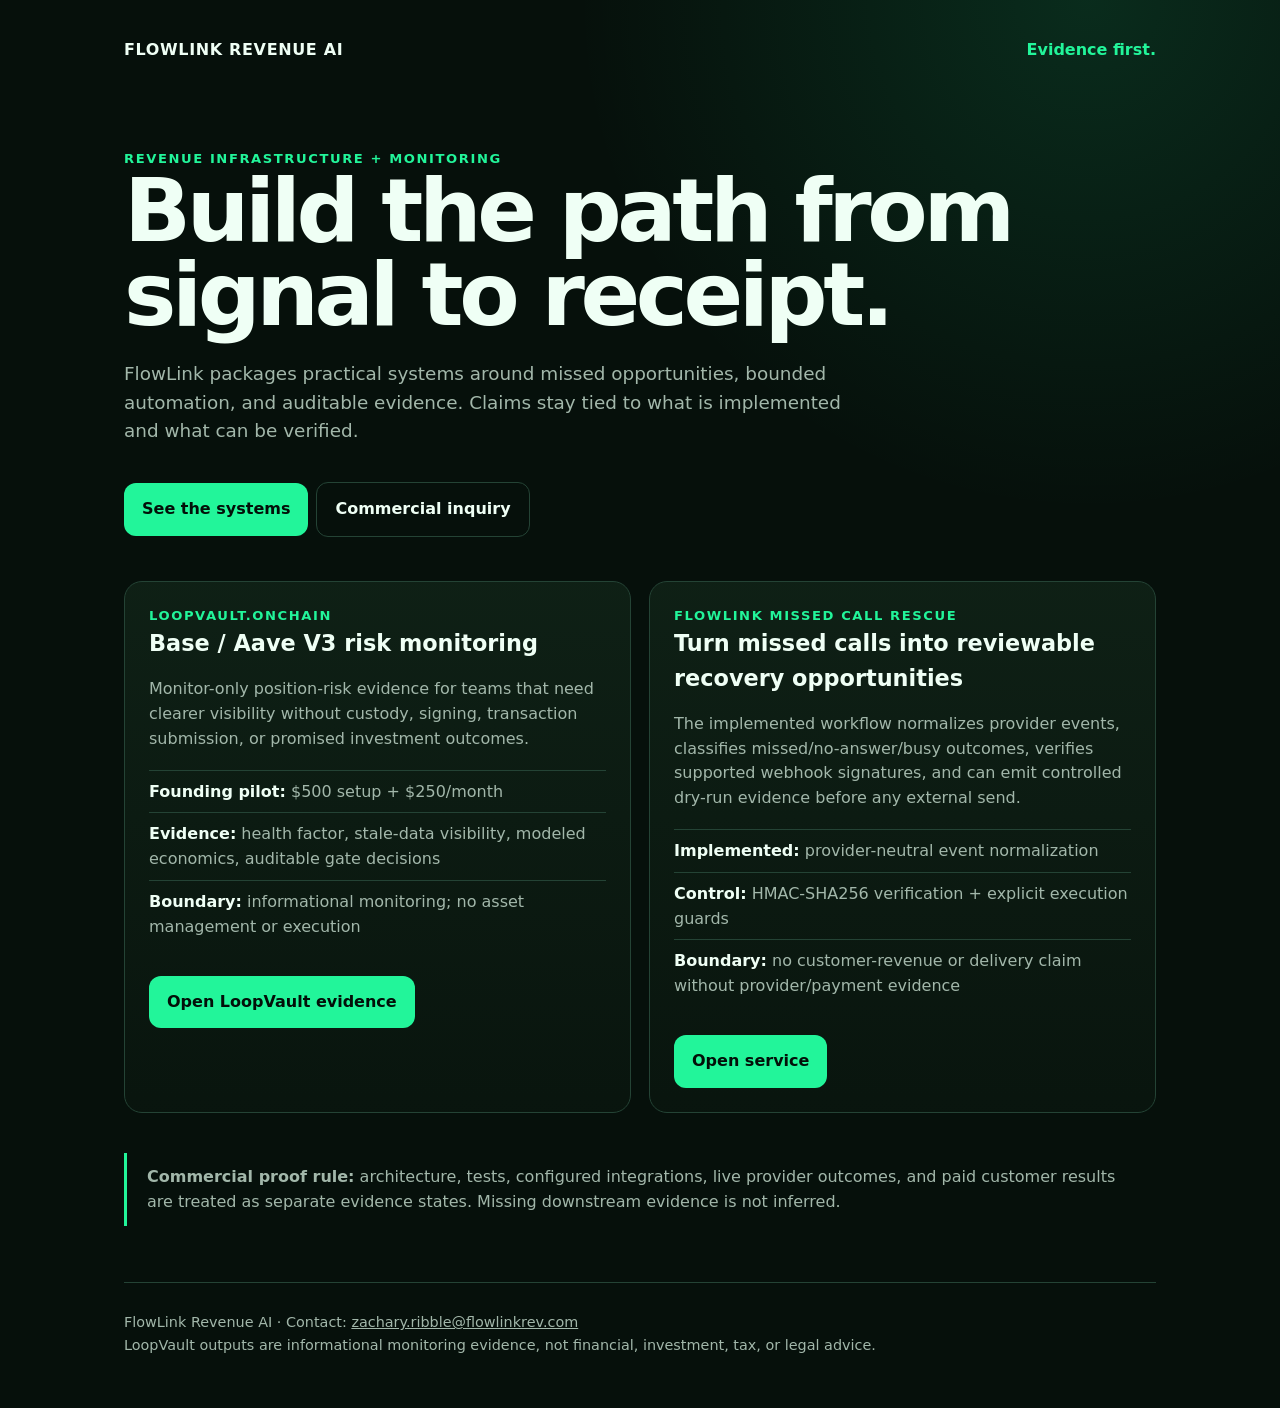
==== commit ccfb6183: "fix: restore FlowLink commercial site and wire LoopVault" ====
--- a/index.html
+++ b/index.html
@@ -3,60 +3,19 @@
 <head>
 <meta charset="utf-8">
 <meta name="viewport" content="width=device-width,initial-scale=1">
-<meta name="theme-color" content="#050907">
-<title>FlowLink Revenue AI LLC — Stack Revenue Not Stress</title>
-<meta name="description" content="FlowLink Revenue AI LLC crypto affiliate directory, revenue calculator, invoice records, and wallet connection.">
+<title>FlowLink Revenue AI — Revenue Systems & Evidence</title>
+<meta name="description" content="FlowLink Revenue AI builds evidence-first revenue and monitoring systems. Explore Missed Call Rescue and LoopVault.onchain.">
 <style>
-:root{--bg:#050907;--panel:#0b120f;--panel2:#0e1813;--text:#eefcf4;--muted:#9db5a7;--accent:#00ff88;--danger:#ff5d73;--border:rgba(255,255,255,.09)}
-*{box-sizing:border-box}body{margin:0;padding:20px;min-height:100vh;background:radial-gradient(circle at top right,rgba(0,255,136,.11),transparent 30rem),linear-gradient(#050907,#07100b);color:var(--text);font-family:Inter,system-ui,sans-serif}.wrap{max-width:1180px;margin:auto}.top{display:flex;gap:14px;align-items:center;padding:16px;border:1px solid var(--border);border-radius:18px;background:rgba(11,18,15,.94)}.logo{width:58px;height:58px;border-radius:16px;display:grid;place-items:center;background:var(--accent);color:#031008;font-weight:950}.top h1{font-size:clamp(1.2rem,4vw,1.8rem);margin:0}.sub,.muted{color:var(--muted)}.domain{margin-left:auto;text-align:right;font-size:.9rem}.grid{display:grid;grid-template-columns:minmax(0,1fr) 360px;gap:16px;margin-top:16px}.stack{display:grid;gap:16px}.card{padding:18px;border:1px solid var(--border);border-radius:18px;background:rgba(11,18,15,.95)}h2{font-size:1.08rem;margin:0 0 8px}p{line-height:1.5}.notice{padding:12px;border:1px solid rgba(0,255,136,.25);border-radius:12px;background:rgba(0,255,136,.07);font-size:.9rem}.programs{display:grid;grid-template-columns:repeat(2,minmax(0,1fr));gap:10px;margin-top:14px}.program{display:flex;gap:10px;padding:12px;border:1px solid var(--border);border-radius:13px;background:var(--panel2)}.program>div{flex:1;min-width:0}.program strong{display:block}.meta{font-size:.8rem;color:var(--muted);margin:4px 0}.program a{color:var(--accent);font-weight:800;font-size:.85rem;text-decoration:none}.toolbar,.actions{display:flex;flex-wrap:wrap;gap:8px}.toolbar{margin-top:14px}button,.fileBtn{border:1px solid transparent;border-radius:11px;padding:10px 13px;background:var(--accent);color:#031008;font-weight:850;cursor:pointer}.secondary{background:transparent!important;color:var(--text)!important;border-color:var(--border)!important}.danger{background:transparent;color:#ffdce2;border-color:rgba(255,93,115,.4)}label{display:block;color:var(--muted);font-size:.85rem;margin-bottom:6px}input,select,textarea{width:100%;padding:11px;border:1px solid var(--border);border-radius:11px;background:#07100b;color:var(--text);font:inherit}.fields{display:grid;grid-template-columns:repeat(2,minmax(0,1fr));gap:11px}.wide{grid-column:1/-1}.metrics{display:grid;grid-template-columns:repeat(4,minmax(0,1fr));gap:10px;margin-top:14px}.metric{padding:13px;border:1px solid var(--border);border-radius:13px;background:var(--panel2)}.metric small{color:var(--muted)}.metric b{display:block;font-size:1.2rem;margin-top:5px}.tableWrap{overflow:auto;border:1px solid var(--border);border-radius:13px;margin-top:14px}table{border-collapse:collapse;width:100%;min-width:820px}th,td{padding:11px;border-bottom:1px solid var(--border);font-size:.85rem;text-align:left}th{color:var(--muted);background:#07100b}.walletBox{padding:12px;border:1px solid var(--border);border-radius:12px;background:var(--panel2);word-break:break-all}.config{display:grid;grid-template-columns:1fr auto;gap:8px;align-items:end;margin-top:10px}.legal{margin-top:16px;padding:16px;border:1px solid var(--border);border-radius:18px;background:rgba(11,18,15,.94);color:var(--muted);font-size:.82rem;line-height:1.55}.legal strong{color:var(--text)}.hidden{display:none}.empty{text-align:center;color:var(--muted)}@media(max-width:930px){.grid{grid-template-columns:1fr}.domain{display:none}}@media(max-width:650px){body{padding:12px}.fields,.programs,.metrics{grid-template-columns:1fr}.wide{grid-column:auto}}
+:root{--bg:#06100b;--panel:#0b1710;--text:#effff5;--muted:#a2b7aa;--accent:#22f59a;--line:#244335;--max:1080px}*{box-sizing:border-box}html{scroll-behavior:smooth}body{margin:0;background:radial-gradient(circle at 85% 0,rgba(34,245,154,.12),transparent 32rem),var(--bg);color:var(--text);font:16px/1.55 Inter,system-ui,-apple-system,Segoe UI,sans-serif}a{color:inherit}.wrap{max-width:var(--max);margin:auto;padding:24px}.nav{display:flex;justify-content:space-between;align-items:center;gap:16px;padding:14px 0}.brand{font-weight:900;letter-spacing:.04em}.tag{color:var(--accent);font-weight:800}.hero{padding:72px 0 44px}.hero h1{font-size:clamp(2.4rem,8vw,5.5rem);line-height:.95;letter-spacing:-.05em;max-width:900px;margin:0 0 24px}.hero p{max-width:720px;color:var(--muted);font-size:1.15rem}.cta{display:inline-block;margin-top:18px;background:var(--accent);color:#031009;text-decoration:none;font-weight:900;padding:14px 18px;border-radius:12px;min-height:48px}.ghost{background:transparent;color:var(--text);border:1px solid var(--line);margin-left:8px}.grid{display:grid;grid-template-columns:repeat(2,minmax(0,1fr));gap:18px}.card{background:linear-gradient(180deg,rgba(15,33,22,.94),rgba(9,21,14,.94));border:1px solid var(--line);border-radius:18px;padding:24px}.card h2{margin:0 0 8px;font-size:1.4rem}.card p{color:var(--muted)}.eyebrow{color:var(--accent);font-weight:900;font-size:.82rem;text-transform:uppercase;letter-spacing:.12em}.facts{display:grid;gap:8px;margin:18px 0}.fact{border-top:1px solid var(--line);padding-top:9px;color:var(--muted)}.fact strong{color:var(--text)}.proof{margin:40px 0;border-left:3px solid var(--accent);padding:12px 20px;color:var(--muted)}footer{margin-top:56px;padding:28px 0;border-top:1px solid var(--line);color:var(--muted);font-size:.9rem}@media(max-width:760px){.wrap{padding:18px}.hero{padding:46px 0 30px}.grid{grid-template-columns:1fr}.ghost{margin-left:0;margin-top:8px}.cta{width:100%;text-align:center}}
 </style>
 </head>
-<body>
-<div class="wrap">
-<header class="top"><div class="logo">FL</div><div><h1>FlowLink Revenue AI LLC</h1><div class="sub">Stack Revenue Not Stress</div></div><div class="domain">Web3 domain<strong>flowlinkrevenue.zil</strong></div></header>
-<div class="grid">
-<main class="stack">
-<section class="card"><h2>CreatorFlow — 25 AI Prompts</h2><p class="muted">A practical $17 digital PDF for freelancers, marketers, creators, and service businesses that need help finding leads, researching prospects, writing personalized outreach, following up, and organizing the sales workflow.</p><div class="notice"><strong>$17 one-time</strong> · Instant digital download after purchase.</div><div class="toolbar"><a href="https://store.payloadz.com/details/2720459-documents-and-forms-other-forms-creatorflow-25-ai-prompts-to-find-leads-write-outreach-close-more-work.html?utm_source=flowlink_site&utm_medium=owned&utm_campaign=creatorflow_17&utm_content=homepage" target="_blank" rel="noopener noreferrer" style="display:inline-block;border-radius:11px;padding:10px 13px;background:var(--accent);color:#031008;font-weight:850;text-decoration:none">Buy CreatorFlow for $17</a></div></section>
-<section class="card"><h2>Crypto Affiliate Program Directory</h2><p class="muted">Official program pages are listed below. Once FlowLink is approved, save the provider-issued tracking URL so commissions can be attributed correctly.</p><div class="notice">Generic application pages are not labeled as active FlowLink referral links. This prevents false tracking claims and lost commissions.</div><div id="programs" class="programs"></div><div class="toolbar"><button id="exportPrograms">Export Programs CSV</button><label class="fileBtn secondary">Import Programs CSV<input id="importPrograms" class="hidden" type="file" accept=".csv,text/csv"></label><button id="copyPrograms" class="secondary">Copy Directory HTML</button></div></section>
-<section class="card"><h2>Affiliate Revenue Model</h2><p class="muted">Planning estimate only. Actual approvals, funded accounts, trading activity, reversals, and provider terms determine revenue.</p><div class="fields"><div><label for="clicks">Clicks</label><input id="clicks" type="number" min="0" step="1" value="3"></div><div><label for="period">Traffic period</label><select id="period"><option value="day">Per day</option><option value="week">Per week</option><option value="month">Per month</option></select></div><div><label for="conversionRate">Qualified conversion rate (%)</label><input id="conversionRate" type="number" min="0" max="100" step="0.1" value="2"></div><div><label for="averagePayout">Average earned commission (USD)</label><input id="averagePayout" type="number" min="0" step="0.01" value="20"></div></div><div class="toolbar"><button id="calculateRevenue">Calculate</button><button id="presetDaily" class="secondary">3 clicks/day</button><button id="presetWeekly" class="secondary">3 clicks/week</button></div><div class="metrics"><div class="metric"><small>Monthly clicks</small><b id="monthlyClicks">0</b></div><div class="metric"><small>Monthly conversions</small><b id="monthlyConversions">0</b></div><div class="metric"><small>Monthly revenue</small><b id="monthlyRevenue">$0.00</b></div><div class="metric"><small>Annual revenue</small><b id="annualRevenue">$0.00</b></div></div></section>
-<section class="card"><h2>Invoice and Payment Records</h2><p class="muted">Records stay in this browser until exported or deleted. Client data is not sent to FlowLink or any third party by this page.</p><form id="invoiceForm"><div class="fields"><div><label for="client">Client or payer</label><input id="client" type="text" required></div><div><label for="clientEmail">Client email</label><input id="clientEmail" type="email" required></div><div><label for="invoiceAmount">Amount (USD)</label><input id="invoiceAmount" type="number" min="0.01" step="0.01" required></div><div><label for="dueDate">Due date</label><input id="dueDate" type="date" required></div><div class="wide"><label for="description">Description</label><textarea id="description" rows="3" required></textarea></div></div><div class="toolbar"><button type="submit">Create Invoice</button><button id="exportInvoices" type="button" class="secondary">Export Invoice CSV</button><button id="clearInvoices" type="button" class="danger">Delete All Local Records</button></div></form><div class="tableWrap"><table><thead><tr><th>Invoice</th><th>Client</th><th>Amount</th><th>Due</th><th>Status</th><th>Payment reference</th><th>Actions</th></tr></thead><tbody id="invoiceRows"></tbody></table></div></section>
-</main>
-<aside class="stack">
-<section class="card"><h2>Wallet Connection</h2><p class="muted">Connect an injected EVM wallet such as MetaMask. This page never requests or stores seed phrases or private keys.</p><div id="walletStatus" class="walletBox">Wallet disconnected</div><div class="toolbar"><button id="connectWallet">Connect Wallet</button><button id="disconnectWallet" class="secondary">Clear Session</button></div></section>
-<section class="card"><h2>Business Payment Configuration</h2><p class="muted">Real wallet addresses must be entered by the business owner. Inventing an address could permanently lose funds.</p><div class="config"><div><label for="evmWallet">EVM treasury address</label><input id="evmWallet" type="text" spellcheck="false"></div><button data-save="evmWallet">Save</button></div><div class="config"><div><label for="btcWallet">Bitcoin receiving address</label><input id="btcWallet" type="text" spellcheck="false"></div><button data-save="btcWallet">Save</button></div><div class="config"><div><label for="supportEmail">Business support email</label><input id="supportEmail" type="email" value="tokencraft1390@gmail.com"></div><button data-save="supportEmail">Save</button></div></section>
-<section class="card"><h2>Company Information</h2><div class="walletBox"><strong>FlowLink Revenue AI LLC</strong><br>821 County Rd 64 STE 1, PMB 1037<br>Elmira, NY 14903<br>United States<br><br>Support: <span id="companyEmail">tokencraft1390@gmail.com</span></div></section>
-</aside>
-</div>
-<footer class="legal"><strong>Affiliate disclosure:</strong> FlowLink Revenue AI LLC may earn compensation when visitors use approved referral links. Compensation does not increase the visitor's price unless a provider clearly states otherwise. Crypto products involve substantial risk, including loss of principal. Nothing on this page is financial, investment, tax, or legal advice. Program availability, compensation, and eligibility depend on each provider's terms and jurisdictional restrictions. © <span id="year"></span> FlowLink Revenue AI LLC. All rights reserved.</footer>
-</div>
-<script>
-(()=>{"use strict";
-const KEY={programs:"flowlink.programs.v1",invoices:"flowlink.invoices.v1",config:"flowlink.config.v1"};
-const DEFAULT_PROGRAMS=[
-{name:"Binance",category:"Exchange",applicationUrl:"https://www.binance.com/en/affiliate",trackingUrl:""},{name:"Bybit",category:"Exchange",applicationUrl:"https://www.bybit.com/affiliates",trackingUrl:""},{name:"Crypto.com",category:"Exchange",applicationUrl:"https://crypto.com/affiliate",trackingUrl:""},{name:"Coinbase",category:"Exchange",applicationUrl:"https://www.coinbase.com/affiliates",trackingUrl:""},{name:"Koinly",category:"Crypto tax software",applicationUrl:"https://koinly.io/affiliate/",trackingUrl:""},{name:"Ledger",category:"Hardware wallet",applicationUrl:"https://affiliate.ledger.com/",trackingUrl:""},{name:"NOWPayments",category:"Crypto payments",applicationUrl:"https://nowpayments.io/affiliate-program",trackingUrl:""},{name:"Nexo",category:"Crypto platform",applicationUrl:"https://nexo.com/affiliate",trackingUrl:""},{name:"CEX.IO",category:"Exchange",applicationUrl:"https://cex.io/affiliate-program",trackingUrl:""},{name:"dYdX",category:"Decentralized exchange",applicationUrl:"https://dydx.exchange",trackingUrl:""},{name:"OKX",category:"Exchange",applicationUrl:"https://www.okx.com",trackingUrl:""},{name:"CoinEx",category:"Exchange",applicationUrl:"https://www.coinex.com",trackingUrl:""},{name:"Trezor",category:"Hardware wallet",applicationUrl:"https://trezor.io/affiliate/",trackingUrl:""},{name:"Changelly",category:"Crypto exchange service",applicationUrl:"https://changelly.com/affiliate",trackingUrl:""},{name:"Margex",category:"Trading platform",applicationUrl:"https://margex.com/affiliate",trackingUrl:""}];
-const $=id=>document.getElementById(id),money=new Intl.NumberFormat("en-US",{style:"currency",currency:"USD"}),num=new Intl.NumberFormat("en-US",{maximumFractionDigits:2});
-const esc=v=>String(v??"").replace(/[&<>"']/g,c=>({"&":"&amp;","<":"&lt;",">":"&gt;",'"':"&quot;","'":"&#039;"}[c]));
-function load(k,f){try{return JSON.parse(localStorage.getItem(k))??f}catch{return f}}function save(k,v){localStorage.setItem(k,JSON.stringify(v))}function cell(v){return `"${String(v??"").replaceAll('"','""')}"`}function download(content,name,type){const b=new Blob([content],{type}),u=URL.createObjectURL(b),a=document.createElement("a");a.href=u;a.download=name;document.body.appendChild(a);a.click();a.remove();URL.revokeObjectURL(u)}
-function getPrograms(){const p=load(KEY.programs,null);return Array.isArray(p)&&p.length?p:DEFAULT_PROGRAMS.map(x=>({...x}))}
-function renderPrograms(){$("programs").innerHTML=getPrograms().map((p,i)=>{const active=p.trackingUrl||p.applicationUrl;return `<article class="program"><div><strong>${esc(p.name)}</strong><div class="meta">${esc(p.category)} · ${p.trackingUrl?"FlowLink tracking URL active":"Tracking URL not yet stored"}</div><a href="${esc(active)}" target="_blank" rel="noopener noreferrer sponsored">${p.trackingUrl?"Open FlowLink referral":"Open official program page"}</a></div><button type="button" class="secondary" data-edit="${i}">Set Link</button></article>`}).join("")}
-function editProgram(i){const ps=getPrograms(),p=ps[i];if(!p)return;const v=prompt(`Paste the approved FlowLink tracking URL for ${p.name}. Leave blank to use the official program page.`,p.trackingUrl||"");if(v===null)return;const t=v.trim();if(t&&!/^https:\/\//i.test(t)){alert("Use a complete HTTPS URL issued by the affiliate provider.");return}p.trackingUrl=t;save(KEY.programs,ps);renderPrograms()}
-function exportPrograms(){const rows=[["Program","Category","Official application URL","FlowLink tracking URL"]];getPrograms().forEach(p=>rows.push([p.name,p.category,p.applicationUrl,p.trackingUrl]));download(rows.map(r=>r.map(cell).join(",")).join("\n"),"flowlink-affiliate-programs.csv","text/csv;charset=utf-8")}
-function parseLine(line){const out=[];let c="",q=false;for(let i=0;i<line.length;i++){const ch=line[i];if(ch==='"'&&line[i+1]==='"'&&q){c+='"';i++}else if(ch==='"')q=!q;else if(ch===","&&!q){out.push(c);c=""}else c+=ch}out.push(c);return out.map(x=>x.trim())}
-async function importPrograms(file){const lines=(await file.text()).split(/\r?\n/).filter(Boolean),ps=lines.slice(1).map(parseLine).map(r=>({name:r[0]||"",category:r[1]||"Crypto",applicationUrl:r[2]||"",trackingUrl:r[3]||""})).filter(p=>p.name&&/^https:\/\//i.test(p.applicationUrl));if(!ps.length)throw Error("No valid program rows found.");save(KEY.programs,ps);renderPrograms()}
-function copyPrograms(){const html=getPrograms().map(p=>`<a href="${esc(p.trackingUrl||p.applicationUrl)}" target="_blank" rel="noopener noreferrer sponsored">${esc(p.name)}</a>`).join("\n");navigator.clipboard.writeText(html).then(()=>alert("Directory HTML copied.")).catch(()=>download(html,"flowlink-directory.html","text/html"))}
-function calculate(){const clicks=Math.max(0,Number($("clicks").value)||0),rate=Math.min(100,Math.max(0,Number($("conversionRate").value)||0)),pay=Math.max(0,Number($("averagePayout").value)||0),period=$("period").value,monthly=period==="day"?clicks*30.4375:period==="week"?clicks*4.348:clicks,conv=monthly*rate/100,rev=conv*pay;$("monthlyClicks").textContent=num.format(monthly);$("monthlyConversions").textContent=num.format(conv);$("monthlyRevenue").textContent=money.format(rev);$("annualRevenue").textContent=money.format(rev*12)}
-function getInvoices(){const x=load(KEY.invoices,[]);return Array.isArray(x)?x:[]}function invoiceNumber(){const d=new Date(),s=`${d.getFullYear()}${String(d.getMonth()+1).padStart(2,"0")}${String(d.getDate()).padStart(2,"0")}`,n=getInvoices().filter(i=>String(i.number).includes(s)).length+1;return `FL-${s}-${String(n).padStart(3,"0")}`}
-function renderInvoices(){const inv=getInvoices();$("invoiceRows").innerHTML=inv.length?inv.map((i,n)=>`<tr><td>${esc(i.number)}</td><td>${esc(i.client)}<br><span class="muted">${esc(i.email)}</span></td><td>${money.format(i.amount)}</td><td>${esc(i.dueDate)}</td><td>${esc(i.status)}</td><td>${esc(i.paymentReference||"—")}</td><td><div class="actions"><button type="button" class="secondary" data-paid="${n}">Record Payment</button><button type="button" class="secondary" data-download="${n}">Download</button></div></td></tr>`).join(""):`<tr><td colspan="7" class="empty">No invoices have been created.</td></tr>`}
-function createInvoice(e){e.preventDefault();if(!e.currentTarget.reportValidity())return;const i={number:invoiceNumber(),client:$("client").value.trim(),email:$("clientEmail").value.trim(),amount:Number($("invoiceAmount").value),dueDate:$("dueDate").value,description:$("description").value.trim(),status:"UNPAID",paymentReference:"",createdAt:new Date().toISOString()},all=getInvoices();all.unshift(i);save(KEY.invoices,all);e.currentTarget.reset();setDue();renderInvoices()}
-function recordPayment(n){const all=getInvoices(),i=all[n];if(!i)return;const r=prompt("Enter the transaction hash, processor reference, check number, or bank confirmation.",i.paymentReference||"");if(r===null||!r.trim())return;i.paymentReference=r.trim();i.status="PAID";i.paidAt=new Date().toISOString();save(KEY.invoices,all);renderInvoices()}
-function getConfig(){return load(KEY.config,{evmWallet:"",btcWallet:"",supportEmail:"tokencraft1390@gmail.com"})}
-function invoiceText(i){const c=getConfig();return [`FLOWLINK REVENUE AI LLC`,`821 County Rd 64 STE 1, PMB 1037`,`Elmira, NY 14903, United States`,`Support: ${c.supportEmail||"tokencraft1390@gmail.com"}`,``,`Invoice: ${i.number}`,`Issued: ${new Date(i.createdAt).toLocaleDateString("en-US")}`,`Due: ${i.dueDate}`,`Client: ${i.client}`,`Client email: ${i.email}`,`Description: ${i.description}`,`Amount: ${money.format(i.amount)}`,`Status: ${i.status}`,`Payment reference: ${i.paymentReference||"Not recorded"}`,``,`Thank you for working with FlowLink Revenue AI LLC.`,`Stack Revenue Not Stress.`].join("\n")}
-function exportInvoices(){const rows=[["Invoice","Client","Client Email","Amount USD","Description","Created","Due","Status","Payment Reference"]];getInvoices().forEach(i=>rows.push([i.number,i.client,i.email,i.amount,i.description,i.createdAt,i.dueDate,i.status,i.paymentReference]));download(rows.map(r=>r.map(cell).join(",")).join("\n"),"flowlink-invoices.csv","text/csv;charset=utf-8")}
-function setDue(){const d=new Date();d.setDate(d.getDate()+14);$("dueDate").value=d.toISOString().slice(0,10)}function renderConfig(){const c=getConfig();$("evmWallet").value=c.evmWallet||"";$("btcWallet").value=c.btcWallet||"";$("supportEmail").value=c.supportEmail||"tokencraft1390@gmail.com";$("companyEmail").textContent=c.supportEmail||"tokencraft1390@gmail.com"}
-function saveField(f){const c=getConfig(),v=$(f).value.trim();if(f==="evmWallet"&&v&&!/^0x[a-fA-F0-9]{40}$/.test(v)){alert("Enter a valid 42-character EVM address beginning with 0x.");return}if(f==="supportEmail"&&v&&!/^[^\s@]+@[^\s@]+\.[^\s@]+$/.test(v)){alert("Enter a valid support email.");return}c[f]=v;save(KEY.config,c);renderConfig();alert("Saved in this browser.")}
-async function connect(){if(!window.ethereum?.request){alert("No injected EVM wallet detected.");return}try{const a=await window.ethereum.request({method:"eth_requestAccounts"});$("walletStatus").textContent=a?.[0]||"Wallet disconnected"}catch(e){alert(`Wallet connection was not completed: ${e?.message||"Unknown error"}`)}}
-$("programs").addEventListener("click",e=>{const b=e.target.closest("[data-edit]");if(b)editProgram(Number(b.dataset.edit))});$("invoiceRows").addEventListener("click",e=>{const p=e.target.closest("[data-paid]"),d=e.target.closest("[data-download]");if(p)recordPayment(Number(p.dataset.paid));if(d){const i=getInvoices()[Number(d.dataset.download)];if(i)download(invoiceText(i),`${i.number}.txt`,"text/plain;charset=utf-8")}});document.querySelectorAll("[data-save]").forEach(b=>b.addEventListener("click",()=>saveField(b.dataset.save)));$("exportPrograms").onclick=exportPrograms;$("importPrograms").onchange=async e=>{const f=e.target.files?.[0];if(!f)return;try{await importPrograms(f)}catch(err){alert(err.message)}e.target.value=""};$("copyPrograms").onclick=copyPrograms;$("calculateRevenue").onclick=calculate;$("presetDaily").onclick=()=>{$("clicks").value=3;$("period").value="day";calculate()};$("presetWeekly").onclick=()=>{$("clicks").value=3;$("period").value="week";calculate()};$("invoiceForm").onsubmit=createInvoice;$("exportInvoices").onclick=exportInvoices;$("clearInvoices").onclick=()=>{if(getInvoices().length&&confirm("Delete every invoice stored in this browser?")){localStorage.removeItem(KEY.invoices);renderInvoices()}};$("connectWallet").onclick=connect;$("disconnectWallet").onclick=()=>{$("walletStatus").textContent="Wallet disconnected"};if(window.ethereum?.on)window.ethereum.on("accountsChanged",a=>{$("walletStatus").textContent=a?.[0]||"Wallet disconnected"});$("year").textContent=new Date().getFullYear();setDue();renderPrograms();renderInvoices();renderConfig();calculate();
-})();
-</script>
-</body>
-</html>
+<body><div class="wrap">
+<nav class="nav"><div class="brand">FLOWLINK REVENUE AI</div><div class="tag">Evidence first.</div></nav>
+<section class="hero"><div class="eyebrow">Revenue infrastructure + monitoring</div><h1>Build the path from signal to receipt.</h1><p>FlowLink packages practical systems around missed opportunities, bounded automation, and auditable evidence. Claims stay tied to what is implemented and what can be verified.</p><a class="cta" href="#systems">See the systems</a><a class="cta ghost" href="mailto:zachary.ribble@flowlinkrev.com">Commercial inquiry</a></section>
+<section id="systems" class="grid">
+<article class="card"><div class="eyebrow">LoopVault.onchain</div><h2>Base / Aave V3 risk monitoring</h2><p>Monitor-only position-risk evidence for teams that need clearer visibility without custody, signing, transaction submission, or promised investment outcomes.</p><div class="facts"><div class="fact"><strong>Founding pilot:</strong> $500 setup + $250/month</div><div class="fact"><strong>Evidence:</strong> health factor, stale-data visibility, modeled economics, auditable gate decisions</div><div class="fact"><strong>Boundary:</strong> informational monitoring; no asset management or execution</div></div><a class="cta" href="/loopvault-proof.html">Open LoopVault evidence</a></article>
+<article class="card"><div class="eyebrow">FlowLink Missed Call Rescue</div><h2>Turn missed calls into reviewable recovery opportunities</h2><p>The implemented workflow normalizes provider events, classifies missed/no-answer/busy outcomes, verifies supported webhook signatures, and can emit controlled dry-run evidence before any external send.</p><div class="facts"><div class="fact"><strong>Implemented:</strong> provider-neutral event normalization</div><div class="fact"><strong>Control:</strong> HMAC-SHA256 verification + explicit execution guards</div><div class="fact"><strong>Boundary:</strong> no customer-revenue or delivery claim without provider/payment evidence</div></div><a class="cta" href="https://flowlink-missed-call-rescue.onrender.com" rel="noopener" target="_blank">Open service</a></article>
+</section>
+<div class="proof"><strong>Commercial proof rule:</strong> architecture, tests, configured integrations, live provider outcomes, and paid customer results are treated as separate evidence states. Missing downstream evidence is not inferred.</div>
+<footer>FlowLink Revenue AI · Contact: <a href="mailto:zachary.ribble@flowlinkrev.com">zachary.ribble@flowlinkrev.com</a><br>LoopVault outputs are informational monitoring evidence, not financial, investment, tax, or legal advice.</footer>
+</div></body></html>
